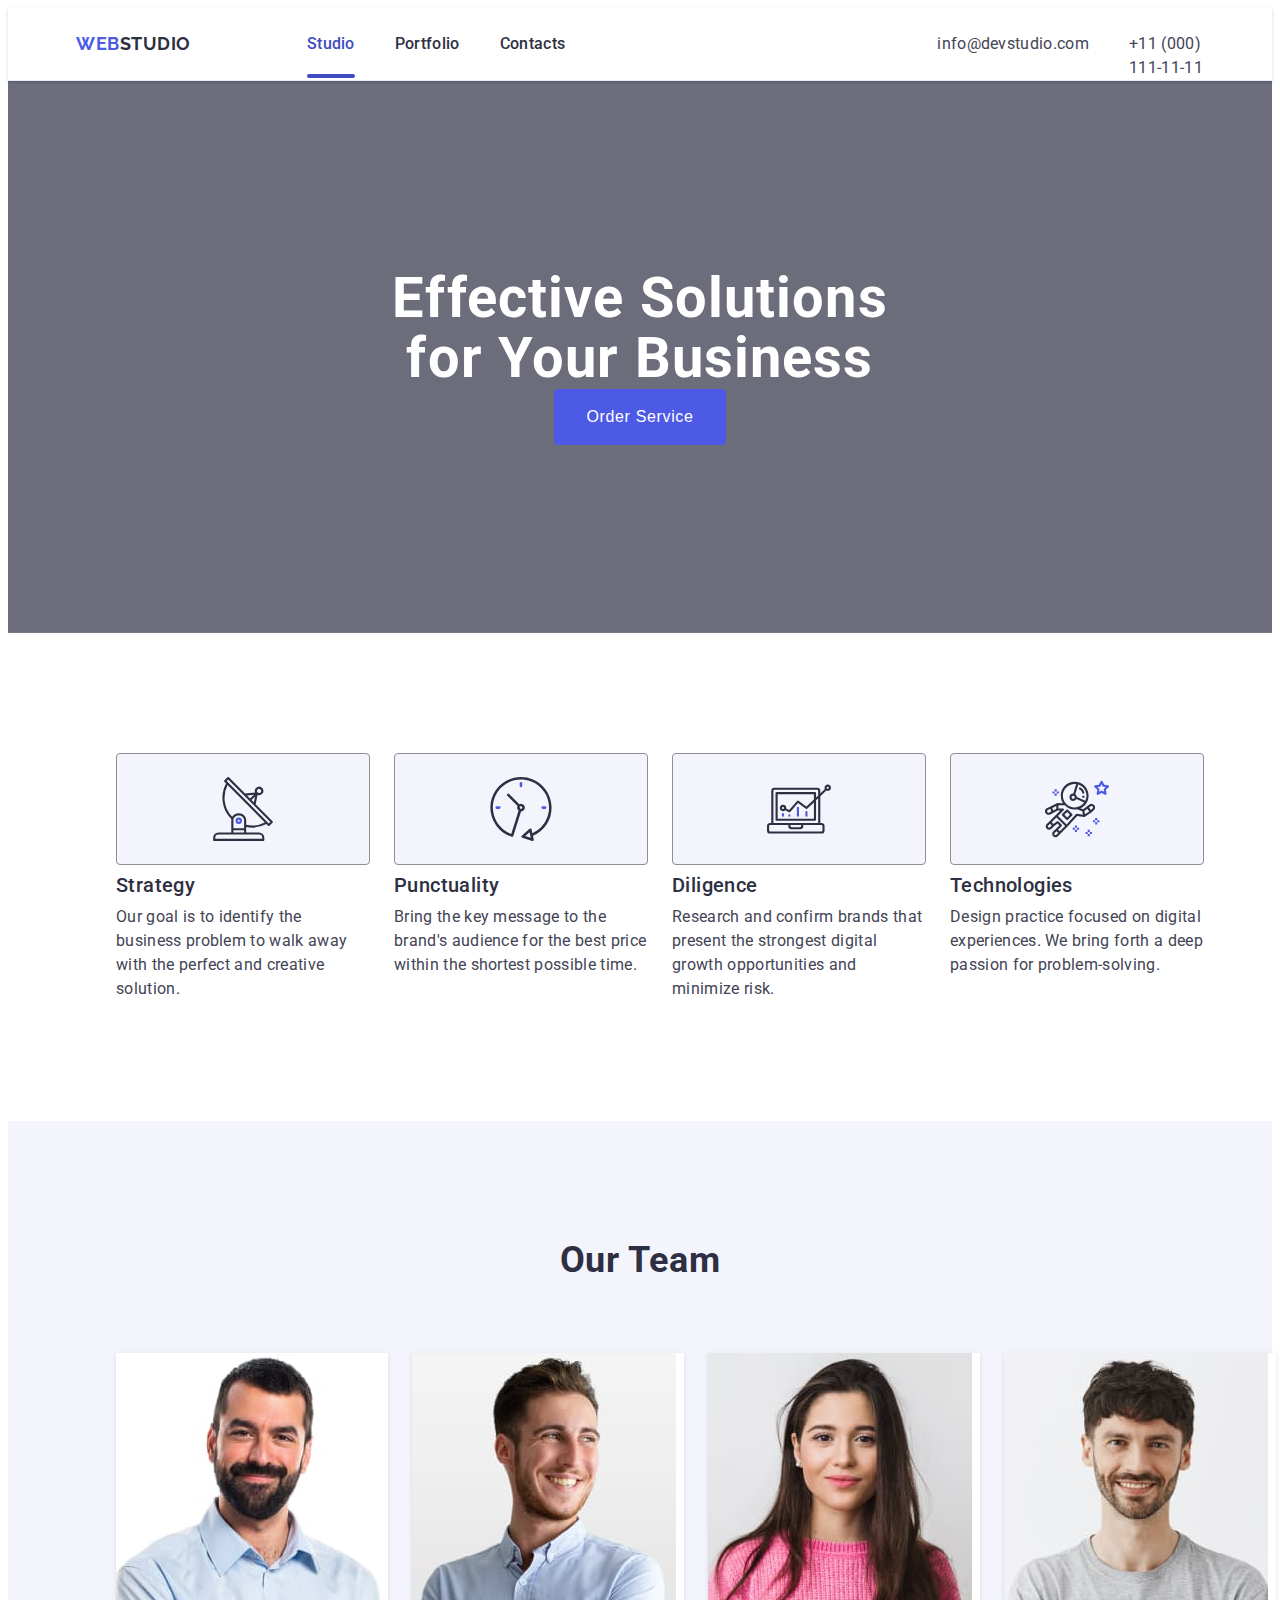
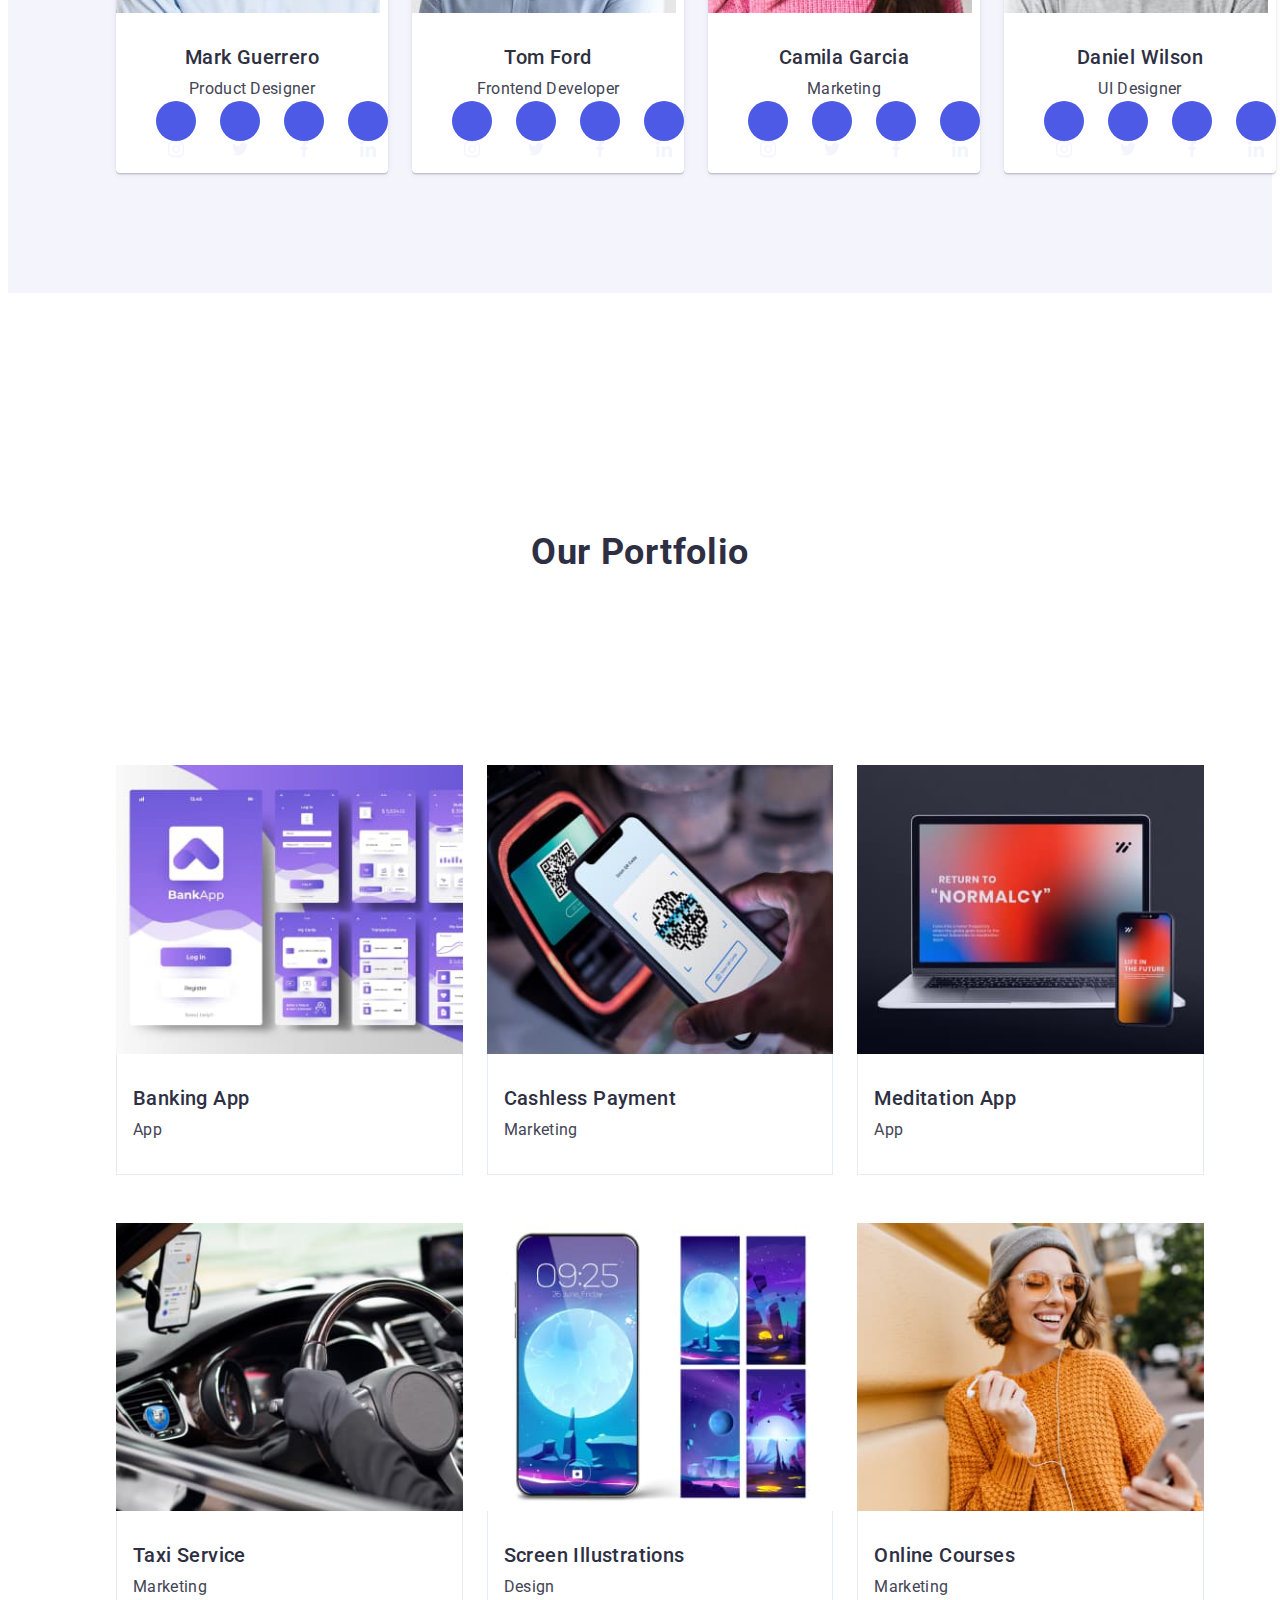
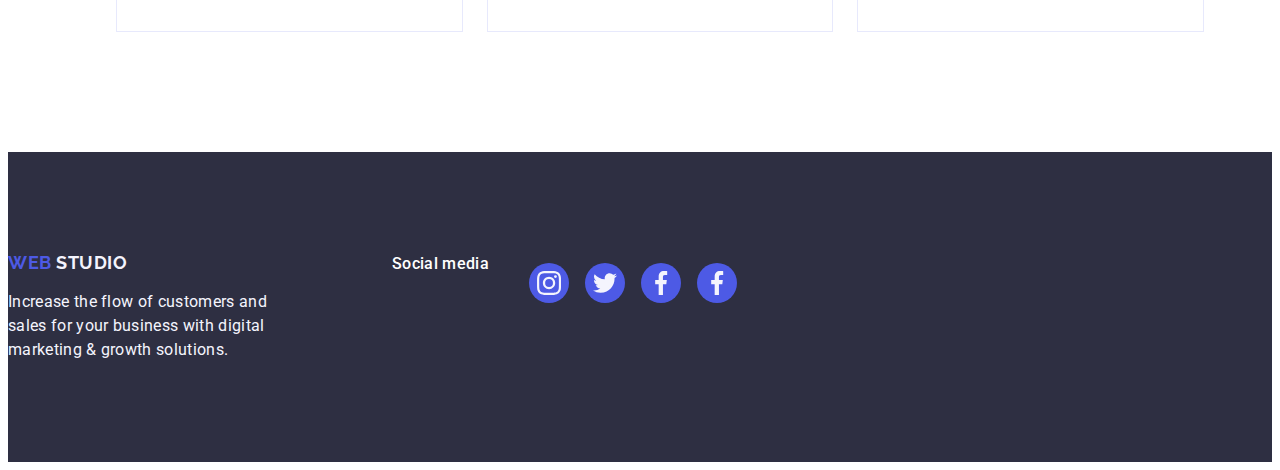
==== index.html @ 01c2ecda "corectat footer" ====
<!DOCTYPE html>
<html lang="en">

<head>
    <meta charset="UTF-8">
    <meta name="viewport" content="width=device-width, initial-scale=1.0">
    <link rel="stylesheet" href="https://cdnjs.cloudflare.com/ajax/libs/modern-normalize/2.0.0/modern-normalize.min.css"
        integrity="sha512-4xo8blKMVCiXpTaLzQSLSw3KFOVPWhm/TRtuPVc4WG6kUgjH6J03IBuG7JZPkcWMxJ5huwaBpOpnwYElP/m6wg=="
        crossorigin="anonymous" referrerpolicy="no-referrer" />
    <link
        href="https://fonts.googleapis.com/css2?family=Roboto:ital,wght@0,100;0,300;0,400;0,500;0,700;0,900;1,100;1,300;1,400;1,500;1,700;1,900&display=swap"
        rel="stylesheet">

    <link rel="preconnect" href="https://fonts.googleapis.com">
    <link rel="preconnect" href="https://fonts.gstatic.com" crossorigin>
    <link href="https://fonts.googleapis.com/css2?family=Raleway:ital,wght@0,100..900;1,100..900&display=swap"
        rel="stylesheet">
    <link rel="stylesheet" href="./css/styles.css">
    <title>WebStudio</title>
</head>

<body>
    <header class="header-box">
        <div class="container container-menu">
            <nav class="page-nav">
                <a href="./index.html" class="logo">Web<span class="span-item">Studio</span>
                </a>
                <ul class="menu">
                    <li class="header-item"><a href="./index.html" class="header-link-active header-link studio-link">
                            Studio
                        </a>
                    </li>
                    <li class="header-item"><a href="#" class="header-link-active header-link"> Portfolio </a></li>
                    <li class="header-item"><a href="#" class="header-link-active header-link"> Contacts </a></li>
                </ul>
            </nav>

            <address class="contacts-page" id="Contacts">
                <ul class="contacts-box">
                    <li class="address-item"> <a href="mailto:info@devstudio.com" class="contact-item contact-link">
                            info@devstudio.com</a>
                    </li>
                    <li class="address-item"> <a href="tel:+110001111111" class="contact-item contact-link">
                            +11
                            (000)
                            111-11-11</a></li>
                </ul>
            </address>
        </div>
    </header>

    <main>

        <section class="first-section">
            <div class="container">
                <h1 class="title">Effective Solutions for Your Business</h1>
                <button type="button" class="primary-button"> Order Service</button>
            </div>
        </section>

        <section class="benefits-page">
            <div class="container">
                <h2 class="visually-hidden">Unknown title</h2>
                <ul class="benefits-list">
                    <li class="benefits-list-item">
                        <div class="svg-benefits-list">
                            <svg width="64" height="64">
                                <use href="./images/icons.svg/symbol-defs.svg#icon-antenna">
                            </svg>
                        </div>
                        <h3 class="subtitle">Strategy</h3>
                        <p class="paragraph">Our goal is to identify the business
                            problem to walk away with the perfect and creative solution. </p>

                    </li>

                    <li class="benefits-list-item">
                        <div class="svg-benefits-list">
                            <svg width="64" height="64">
                                <use href="./images/icons.svg/symbol-defs.svg#icon-clock">
                            </svg>
                        </div>
                        <h3 class="subtitle">Punctuality</h3>
                        <p class="paragraph">Bring the key message to the brand's audience for the best price within
                            the
                            shortest possible
                            time.</p>
                    </li>

                    <li class="benefits-list-item">
                        <div class="svg-benefits-list">
                            <svg width="64" height="64">
                                <use href="./images/icons.svg/symbol-defs.svg#icon-diagram">
                            </svg>
                        </div>
                        <h3 class="subtitle">Diligence</h3>
                        <p class="paragraph">Research and confirm brands that present the strongest digital growth
                            opportunities and minimize
                            risk.
                        </p>
                    </li>

                    <li class="benefits-list-item">
                        <div class="svg-benefits-list">
                            <svg width="64" height="64">
                                <use href="./images/icons.svg/symbol-defs.svg#icon-astronaut">
                            </svg>
                        </div>
                        <h3 class="subtitle">Technologies</h3>
                        <p class="paragraph">Design practice focused on digital experiences. We bring forth a deep
                            passion
                            for
                            problem-solving.</p>
                    </li>
                </ul>
            </div>
        </section>

        <section class="third-section">
            <div class="container">
                <h2 class="third-section-title" id="Portofolio">Our Team</h2>
                <ul class="our-team-list">
                    <li class="team">
                        <img src="./images/markguerrero-photo.jpg" alt="Photo MarkGuerrero" width="264">
                        <div class="avatar-information">
                            <h3 class="subtitle">Mark Guerrero</h3>
                            <p class="paragraph">Product Designer</p>
                            <ul class="social-media-third-section">
                                <li class="social-media-icon">
                                    <a href="" class="social-media-link"></a>
                                    <svg class="svg-social-media" width="16" height="16">
                                        <use href="./images/icons.svg/symbol-defs (1).svg#icon-instagram">
                                    </svg>
                                </li>
                                <li class="social-media-icon">
                                    <a href="" class="social-media-link"></a>
                                    <svg class="svg-social-media" width="16" height="16">
                                        <use href="./images/icons.svg/symbol-defs (1).svg#icon-twitter">
                                    </svg>
                                </li>
                                <li class="social-media-icon">
                                    <a href="" class="social-media-link"></a>
                                    <svg class="svg-social-media" width="16" height="16">
                                        <use href="./images/icons.svg/symbol-defs (1).svg#icon-facebook">
                                    </svg>
                                </li>
                                <li class="social-media-icon">
                                    <a href="" class="social-media-link"></a>
                                    <svg class="svg-social-media" width="16" height="16">
                                        <use href="./images/icons.svg/symbol-defs (1).svg#icon-linkedin">
                                    </svg>
                                </li>
                            </ul>
                        </div>

                    </li>

                    <li class="team">
                        <img src="./images/tomford-photo.jpg" alt="Photo TomFord" width="264">
                        <div class="avatar-information">
                            <h3 class="subtitle">Tom Ford</h3>
                            <p class="paragraph">Frontend Developer</p>
                            <ul class="social-media-third-section">
                                <li class="social-media-icon">
                                    <a href="" class="social-media-link"></a>
                                    <svg class="svg-third-section" width="16" height="16">
                                        <use href="./images/icons.svg/symbol-defs (1).svg#icon-instagram">
                                    </svg>
                                </li>
                                <li class="social-media-icon">
                                    <a href="" class="social-media-link"></a>
                                    <svg class="svg-third-section" width="16" height="16">
                                        <use href="./images/icons.svg/symbol-defs (1).svg#icon-twitter">
                                    </svg>
                                </li>
                                <li class="social-media-icon">
                                    <a href="" class="social-media-link"></a>
                                    <svg class="svg-third-section" width="16" height="16">
                                        <use href="./images/icons.svg/symbol-defs (1).svg#icon-facebook">
                                    </svg>
                                </li>
                                <li class="social-media-icon">
                                    <a href="" class="social-media-link"></a>
                                    <svg class="svg-third-section" width="16" height="16">
                                        <use href="./images/icons.svg/symbol-defs (1).svg#icon-linkedin">
                                    </svg>
                                </li>
                            </ul>
                        </div>
                    </li>

                    <li class="team">
                        <img src="./images/camilagarcia-photo.jpg" alt="Photo CamilaGarcia" width="264">
                        <div class="avatar-information">
                            <h3 class="subtitle">Camila Garcia</h3>
                            <p class="paragraph">Marketing</p>
                            <ul class="social-media-third-section">
                                <li class="social-media-icon">
                                    <a href="" class="social-media-link"></a>
                                    <svg class="svg-third-section" width="16" height="16">
                                        <use href="./images/icons.svg/symbol-defs (1).svg#icon-instagram">
                                    </svg>
                                </li>
                                <li class="social-media-icon">
                                    <a href="" class="social-media-link"></a>
                                    <svg class="svg-third-section" width="16" height="16">
                                        <use href="./images/icons.svg/symbol-defs (1).svg#icon-twitter">
                                    </svg>
                                </li>
                                <li class="social-media-icon">
                                    <a href="" class="social-media-link"></a>
                                    <svg class="svg-third-section" width="16" height="16">
                                        <use href="./images/icons.svg/symbol-defs (1).svg#icon-facebook">
                                    </svg>
                                </li>
                                <li class="social-media-icon">
                                    <a href="" class="social-media-link"></a>
                                    <svg class="svg-third-section" width="16" height="16">
                                        <use href="./images/icons.svg/symbol-defs (1).svg#icon-linkedin">
                                    </svg>
                                </li>
                            </ul>
                        </div>
                    </li>

                    <li class="team">
                        <img src="./images/danielwilson-photo.jpg" alt="Photo DanielWilson" width="264">
                        <div class="avatar-information">
                            <h3 class="subtitle">Daniel Wilson</h3>
                            <p class="paragraph">UI Designer</p>
                            <ul class="social-media-third-section">
                                <li class="social-media-icon">
                                    <a href="" class="social-media-link"></a>
                                    <svg class="svg-third-section" width="16" height="16">
                                        <use href="./images/icons.svg/symbol-defs (1).svg#icon-instagram">
                                    </svg>
                                </li>
                                <li class="social-media-icon">
                                    <a href="" class="social-media-link"></a>
                                    <svg class="svg-third-section" width="16" height="16">
                                        <use href="./images/icons.svg/symbol-defs (1).svg#icon-twitter">
                                    </svg>
                                </li>
                                <li class="social-media-icon">
                                    <a href="" class="social-media-link"></a>
                                    <svg class="svg-third-section" width="16" height="16">
                                        <use href="./images/icons.svg/symbol-defs (1).svg#icon-facebook">
                                    </svg>
                                </li>
                                <li class="social-media-icon">
                                    <a href="" class="social-media-link"></a>
                                    <svg class="svg-third-section" width="16" height="16">
                                        <use href="./images/icons.svg/symbol-defs (1).svg#icon-linkedin">
                                    </svg>
                                </li>
                            </ul>
                        </div>
                    </li>
                </ul>
            </div>
        </section>

        <section class="our-portofolio-page">
            <div class="container">
                <h2 class="fourth-title">Our Portfolio</h2>
                <ul class="portofolio-list">
                    <li class="portofolio-item">
                        <div class="image-container">
                            <img src="./images/bankapp-photo.jpg" alt="Photo BankApplication" width="360">
                            <p class="portofolio-paragraph"> -14 Stylish and User-Friendly App Design Concepts · Task
                                Manager App · Calorie Tracker App· Exotic Fruit Ecommerce App · Cloud Storage App</p>
                        </div>
                        <div class="app-information">
                            <h3 class="subtitle"> Banking App</h3>
                            <p class="paragraph">App</p>
                        </div>
                    </li>

                    <li class="portofolio-item">
                        <div class="image-container"><img src="./images/cashless-photo.jpg" alt="Photo PaymentbyPhone"
                                width="360">
                            <p class="portofolio-paragraph">14 Stylish and User-Friendly App Design Concepts · Task
                                Manager App · Calorie Tracker App· Exotic Fruit Ecommerce App · Cloud Storage App</p>
                        </div>
                        <div class="app-information">
                            <h3 class="subtitle">Cashless Payment</h3>
                            <p class="paragraph">Marketing</p>
                        </div>
                    </li>
                    <li class="portofolio-item">
                        <div class="image-container"><img src="./images/projectcard-photo.jpg"
                                alt="Photo Laptopandphone" width="360">
                            <p class="portofolio-paragraph">14 Stylish and User-Friendly App Design Concepts · Task
                                Manager App · Calorie Tracker App· Exotic Fruit Ecommerce App · Cloud Storage App</p>
                        </div>
                        <div class="app-information">
                            <h3 class="subtitle">Meditation App</h3>
                            <p class="paragraph">App</p>
                        </div>
                    </li>
                    <li class="portofolio-item">
                        <div class="image-container"><img src="./images/car-photo.jpg" alt="Photo Car" width="360">
                            <p class="portofolio-paragraph">14 Stylish and User-Friendly App Design Concepts · Task
                                Manager App · Calorie Tracker App· Exotic Fruit Ecommerce App · Cloud Storage App</p>
                        </div>
                        <div class="app-information">
                            <h3 class="subtitle">Taxi Service</h3>
                            <p class="paragraph">Marketing</p>
                        </div>
                    </li>
                    <li class="portofolio-item">
                        <div class="image-container"><img src="./images/screen-photo.jpg" alt="Photo Phone" width="360">
                            <p class="portofolio-paragraph">14 Stylish and User-Friendly App Design Concepts · Task
                                Manager App · Calorie Tracker App· Exotic Fruit Ecommerce App · Cloud Storage App</p>
                        </div>
                        <div class="app-information">
                            <h3 class="subtitle">Screen Illustrations</h3>
                            <p class="paragraph">Design</p>
                        </div>
                    </li>
                    <li class="portofolio-item">
                        <div class="image-container"><img src="./images/girl-photo.jpg" alt="Photo SmilingGirl"
                                width="360">
                            <p class="portofolio-paragraph">14 Stylish and User-Friendly App Design Concepts · Task
                                Manager App · Calorie Tracker App· Exotic Fruit Ecommerce App · Cloud Storage App</p>
                        </div>
                        <div class="app-information">
                            <h3 class="subtitle">Online Courses</h3>
                            <p class="paragraph">Marketing</p>
                        </div>
                    </li>
                </ul>
            </div>
        </section>
    </main>
    <footer class="footer-section">
        <div class="container-footer">
            <div class="container-footer-logo">
                <a href="./index.html" class="footer-logo"> Web <span class="footer-span">Studio</span>
                </a>
                <p class="footer-paragraph">Increase the flow of customers and sales for your business with digital
                    marketing &
                    growth
                    solutions.
                </p>
            </div>
            <div class="footer-social-media">
                <p class="footer-social-media-text">Social media</p>
                <ul class="footer-social-media-list">
                    <li class="svg-footer-list">
                        <a class="svg-footer-link" href="#">
                            <svg width="24" height="24">
                                <use href="./images/icons.svg/symbol-defs (1).svg#icon-instagram">
                            </svg> </a>
                    </li>
                    <li class="svg-footer-list">
                        <a class="svg-footer-link" href="#">
                            <svg width="24" height="24">
                                <use href="./images/icons.svg/symbol-defs (1).svg#icon-twitter">
                            </svg> </a>
                    </li>
                    <li class="svg-footer-list">
                        <a class="svg-footer-link" href="#">
                            <svg width="24" height="24">
                                <use href="./images/icons.svg/symbol-defs (1).svg#icon-facebook">
                            </svg> </a>
                    </li>
                    <li class="svg-footer-list">
                        <a class="svg-footer-link" href="#">
                            <svg width="24" height="24">
                                <use href="./images/icons.svg/symbol-defs (1).svg#icon-facebook">
                            </svg> </a>
                    </li>
                </ul>

            </div>
        </div>
    </footer>
</body>

</html>
---- css/styles.css ----
/*Style reset*/
ul {
    padding-inline-start: o;
    margin-block-start: 0;
    margin-block-end: 0;
    list-style-type: none;
}

h1,
h2,
h3,
h4,
h5,
h6,
p {
    margin-block-start: 0;
    margin-block-end: 0;
}

a {
    text-decoration: none;
    font-style: normal;
}

html {
    box-sizing: border-box;
}

*,
*::after,
*::before {
    box-sizing: border-box;
}

img {
    display: block;
    max-width: 100%;
    height: auto;
}

address {
    font-style: normal;
}

.link {
    text-decoration: none;
    color: inherit;
    padding: 24px 0;
}

.list {
    list-style: none;
    padding: 0;
    margin: 0;
}

/*End style reset*/


:root {
    --primary-color: #2E2F42;
    --secondary-color: #434455;
    --title-color: #FFFFFF;
}

/* Generale*/
.container {
    width: 1158px;
    margin: 0 auto;
    padding: 0 15px;
}

.section {
    padding-top: 120px;
    padding-bottom: 120px;
    padding-left: 156px;
    padding-right: 156px;
}

/* End Generale*/
body {
    font-family: "Roboto", sans-serif;
    color: #434455;
    background-color: #FFFFFF;
}

.header-box {
    border-bottom: 1px solid #e7e9fc;
    box-shadow: 0px 2px 1px rgba(46, 47, 66, 0.08), 0px 1px 1px rgba(46, 47, 66, 0.16), 0px 1px 6px rgba(46, 47, 66, 0.08);
}

.container-menu {
    display: flex;
}

.page-nav {
    display: flex;
    align-items: center;
}

.logo {
    font-family: "Raleway", sans-serif;
    font-size: 18px;
    font-weight: 700;
    line-height: 1.17;
    letter-spacing: 0.03em;
    text-transform: uppercase;
    color: #4d5ae5;
    margin-right: 76px;
}

.span-item {
    color: #2E2F42;
}

.menu {
    display: flex;
    gap: 40px;
}

.header-item {
    padding: 24px 0;
    font-weight: 500;
    font-size: 16px;
    line-height: 1.5;
    letter-spacing: 0.02em;
}

.header-link-active {
    font-family: Roboto;
    font-size: 16px;
    font-weight: 500;
    line-height: 24px;
    letter-spacing: 0.02em;
    color: var(--primary-color);
    padding: 24px 0;
}

.studio-link {
    position: relative;
    color: #404bbf;
    transition: 250ms cubic-bezier(0.4, 0, 0.2, 1);
}

.studio-link::after {
    content: '';
    width: 100%;
    position: absolute;
    left: 0;
    bottom: -1px;
    height: 4px;
    background-color: #404bbf;
    border-radius: 2px;
    transition: 250ms cubic-bezier(0.4, 0, 0.2, 1);
}

.header-link:hover {
    color: #404bbf;
}

.header-link:focus {
    color: #404bbf;
}

.address {
    display: block;
    font-style: italic;
    unicode-bidi: isolate;
}

.contacts-box {
    display: flex;
    gap: 40px;
    justify-content: space-around;
    padding-top: 24px;
    margin-left: 332px;
}

.contact-item {
    font-weight: 400;
    color: var(--secondary-color);
    font-size: 16px;
    line-height: 1.5;
    letter-spacing: 0.02em;
    transition: 250ms cubic-bezier(0.4, 0, 0.2, 1);
}

.contact-link:hover {
    color: #404bbf;
}

.contact-link:focus {
    color: #404bbf;
}

.first-section {
    background: url(../images/people-office.jpg);
    background-image: linear-gradient(rgba(46, 47, 66, 0.7), rgba(46, 47, 66, 0.7));
    background-repeat: no-repeat;
    background-position: center;
    background-size: cover;
    display: flex;
    padding: 188px 0;
    max-width: 1440px;
}

.first-section .title {
    max-width: 496px;
    margin: auto;
}

.title {
    font-size: 56px;
    font-weight: 700;
    line-height: 1.07;
    letter-spacing: 0.02em;
    text-align: center;
    color: #FFFFFF;
}

.primary-button {
    font-size: 16px;
    font-weight: 500;
    line-height: 1.5px;
    letter-spacing: 0.04em;
    color: #FFFFFF;
    cursor: pointer;
    background-color: #4D5AE5;
    display: block;
    min-width: 169px;
    height: 56px;
    border-radius: 4px;
    padding: 16px 32px;
    margin: auto;
    border: none;
    transition: 250ms cubic-bezier(0.4, 0, 0.2, 1);
}

.primary-button:hover {
    background-color: #404BBF;
}

.primary-button:focus {
    background-color: #404BBF;
}

.benefits-page {
    padding: 120px 0;
    ;
}

.benefits-list {
    display: flex;
    gap: 24px;
}

.benefits-list-item {
    width: calc((100% - 3* 24px) / 4);
}

.svg-benefits-list {
    display: flex;
    align-items: center;
    justify-content: center;
    height: 112px;
    background-color: #f4f4fd;
    border-radius: 4px;
    border: 1px solid #8e8f99;
    margin-bottom: 8px;
}


.subtitle {
    font-size: 20px;
    font-weight: 500;
    line-height: 24px;
    letter-spacing: 0.02em;
    color: var(--primary-color);
    margin-bottom: 8px;
}

.paragraph {
    font-size: 16px;
    font-weight: 400;
    line-height: 24px;
    letter-spacing: 0.02em;
    color: var(--secondary-color);
}

.visually-hidden {
    font-size: 36px;
    font-weight: 700;
    line-height: 40px;
    letter-spacing: 0.02em;
    color: var(--primary-color);
    position: absolute;
    width: 1px;
    height: 1px;
    margin: -1px;
    border: 0;
    padding: 0;
    white-space: nowrap;
    clip-path: inset(100%);
    clip: rect(0 0 0 0);
    overflow: hidden;
}

.third-section {
    background-color: #F4F4FD;
    padding: 120px 0;
}

.third-section-title {
    font-size: 36px;
    font-weight: 700;
    line-height: 1.11;
    letter-spacing: 0.02em;
    text-align: center;
    text-transform: capitalize;
    color: #2e2f42;
    margin-bottom: 72px;
}

.our-team-list {
    display: flex;
    gap: 24px;
}

.team {
    background-color: #FFFFFF;
    text-align: center;
    flex-basis: calc((100% - 3* 24px) / 4);
    border-radius: 0 0 4px 4px;
    box-shadow: 0px 1px 6px rgba(46, 47, 66, 0.08), 0px 1px 1px rgba(46, 47, 66, 0.16), 0px 2px 1px rgba(46, 47, 66, 0.08);
}

.avatar-information {
    padding: 32px 0;
    text-align: center;
}

.social-media-third-section {
    display: flex;
    justify-content: center;
    gap: 24px;

}

.social-media-icon {
    width: 40px;
    height: 40px;
}

.social-media-link {
    width: 100%;
    height: 100%;
    background-color: #4d5ae5;
    border-radius: 50%;
    display: flex;
    align-items: center;
    justify-content: center;
}

.social-media-link.hover {
    background-color: #404bbf;
}

.social-media-link.focus {
    background-color: #404bbf;
}

.svg-social-media {
    fill: #f4f4fd;
}

.our-portofolio-page {
    padding: 120px 0;
}

.fourth-title {
    font-size: 36px;
    font-weight: 700;
    line-height: 1.11;
    letter-spacing: 0.02em;
    text-align: center;
    text-transform: capitalize;
    color: #2e2f42;
    margin-bottom: 72px;
    padding: 120px 0;
}

.portofolio-list {
    display: flex;
    row-gap: 48px;
    column-gap: 24px;
    flex-wrap: wrap;
}

.portofolio-list.hover {
    box-shadow: cu valorile 0px 1px 6px rgba(46, 47, 66, 0.08), 0px 1px 1px rgba(46, 47, 66, 0.16), 0px 2px 1px rgba(46, 47, 66, 0.08);
}

.portofolio-item {
    width: calc((100% - 48px) / 3);
    transition: 250ms cubic-bezier(0.4, 0, 0.2, 1);
}

.portofolio-item.hover {
    transform: translateY(0%);
}

.image-container {
    position: relative;
    overflow: hidden;
}

.portofolio-paragraph {
    position: absolute;
    top: 0;
    font-size: 16px;
    line-height: 1.5;
    letter-spacing: 0.02em;
    color: #f4f4fd;
    padding: 40px 32px;
    background-color: #4d5ae5;
    height: 100%;
    width: 100%;
    transform: translateY(100%);
    transition: transform 250ms cubic-bezier(0.4, 0, 0.2, 1);
}

.app-information {
    padding: 32px 16px;
    border: 1px solid #e7e9fc;
    border-top: none
}

.footer-section {
    background-color: #2e2f42;
    padding: 100px 0;
}
.container-footer {
    margin-right: 120px;
    display: flex;
    align-items: baseline;
}

.container-footer-logo{
    margin-right: 120px;
}
.footer-logo {
    font-family: "Raleway", sans-serif;
    font-size: 18px;
    font-weight: 700;
    line-height: 1.17;
    letter-spacing: 0.03em;
    text-align: left;
    text-transform: uppercase;
    color: #4d5ae5;
    display: inline-block;
    margin-bottom: 16px;
}


.footer-span {
    font-family: "Raleway", sans-serif;
    font-size: 18px;
    font-weight: 700;
    line-height: 1.17;
    letter-spacing: 0.03em;
    text-align: left;
    color: #F4F4FD;
}



.footer-paragraph {
    font-size: 16px;
    font-weight: 400;
    line-height: 24px;
    letter-spacing: 0.02em;
    color: #F4F4FD;
    max-width: 264px;
}

.footer-social-media {
    display: flex;
}

.footer-social-media-text {
    font-family: Roboto;
    font-size: 16px;
    font-weight: 500;
    line-height: 1.5px;
    letter-spacing: 0.02em;
    text-align: left;
    color: #FFFFFF;
    font-weight: 500;
    margin-bottom: 16px;
}

.footer-social-media-list {
    display: flex;
    gap: 16px
}

.svg-footer-list {
    width: 40px;
    height: 40px;
}

.svg-footer-link {
    width: 100%;
    height: 100%;
    background-color: #4d5ae5;
    border-radius: 50%;
    display: flex;
    align-items: center;
    justify-content: center;
}

.svg-footer-link.hover {
    background-color: #31d0aa;
}

.svg-footer-link.focus {
    background-color: #31d0aa;
}
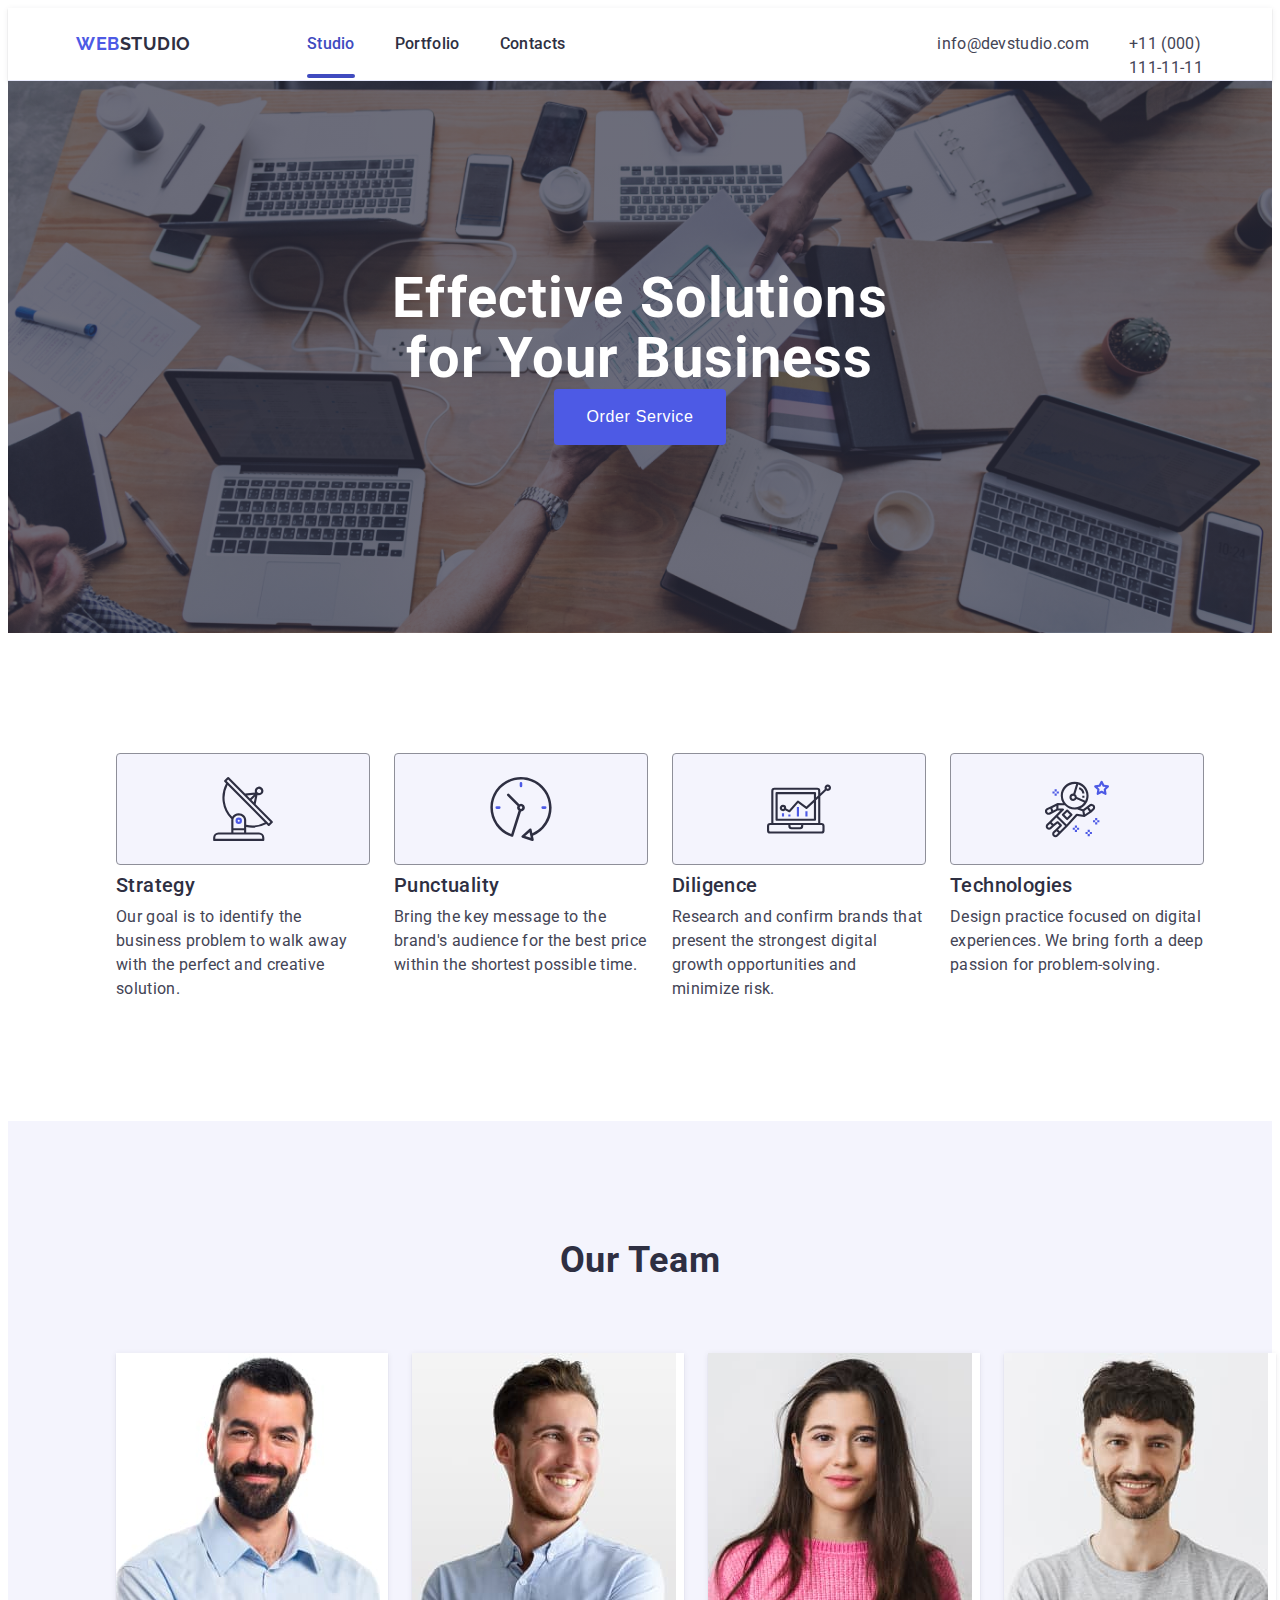
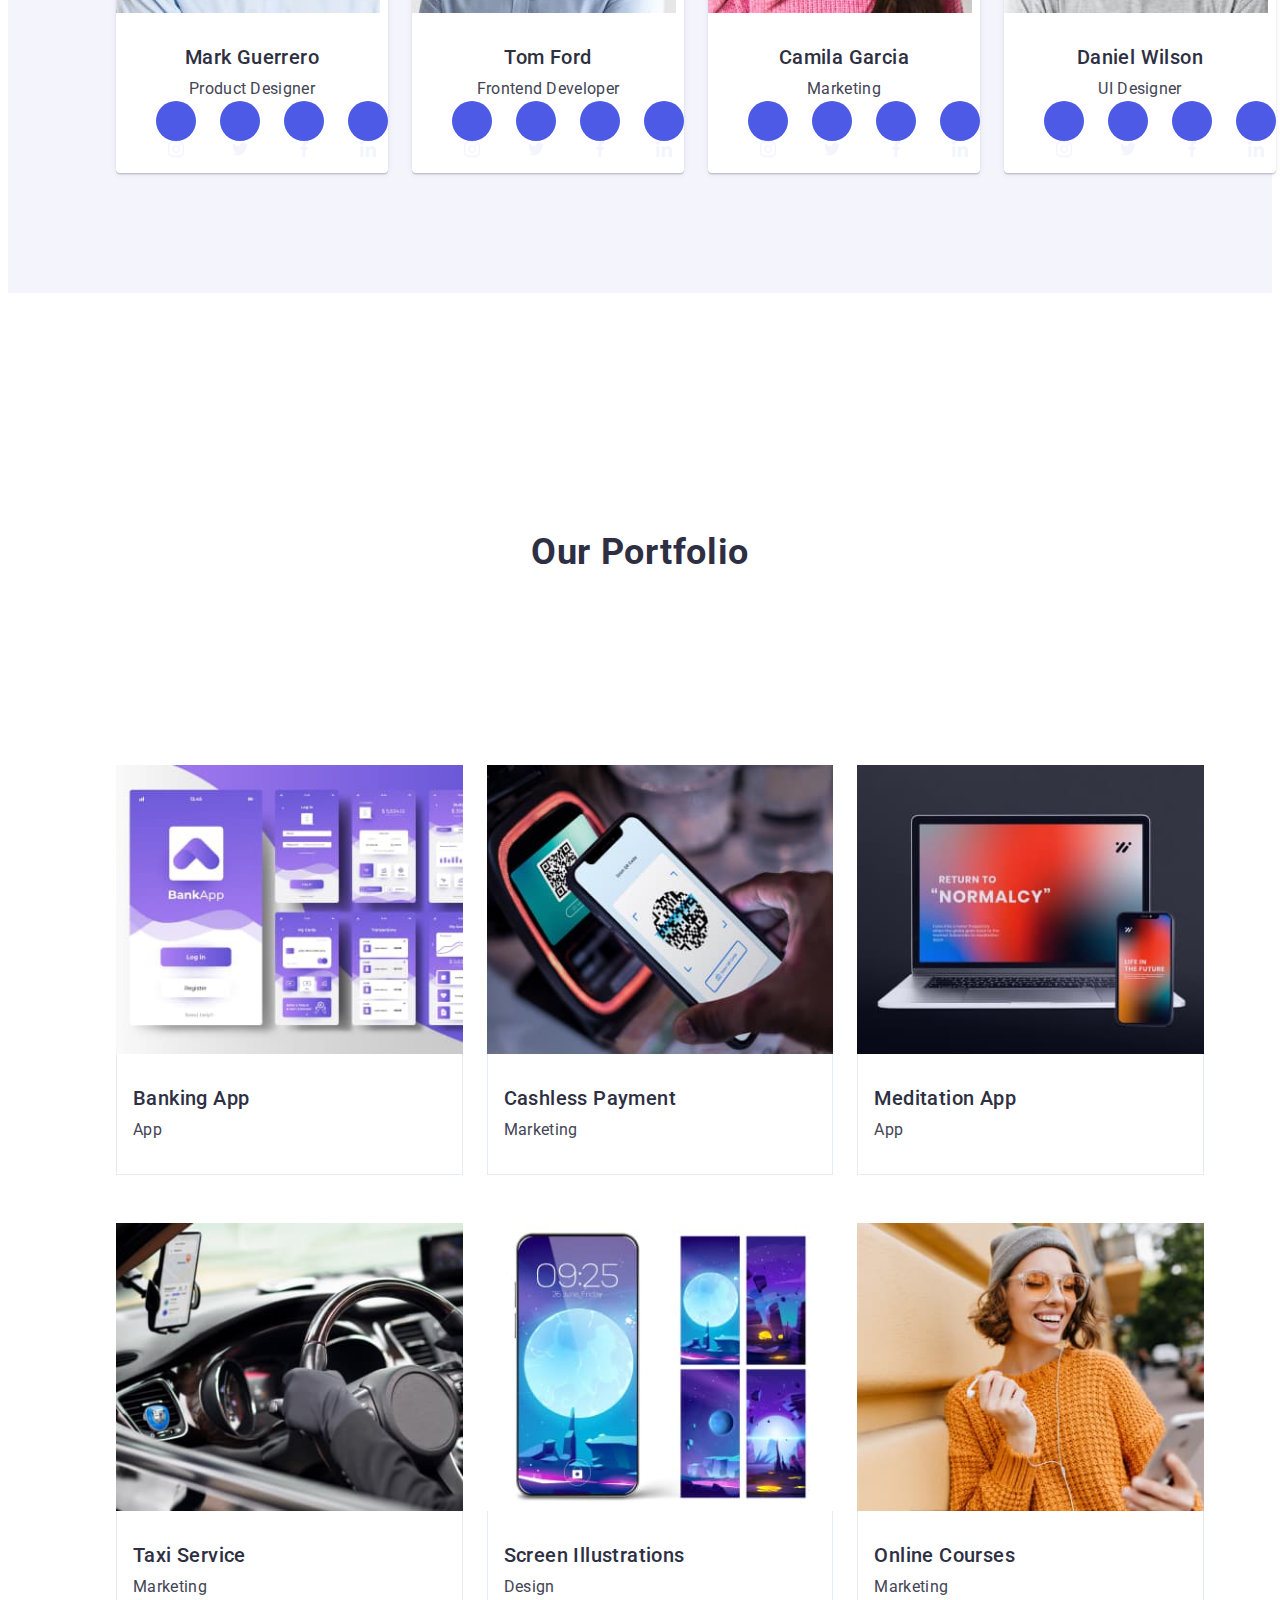
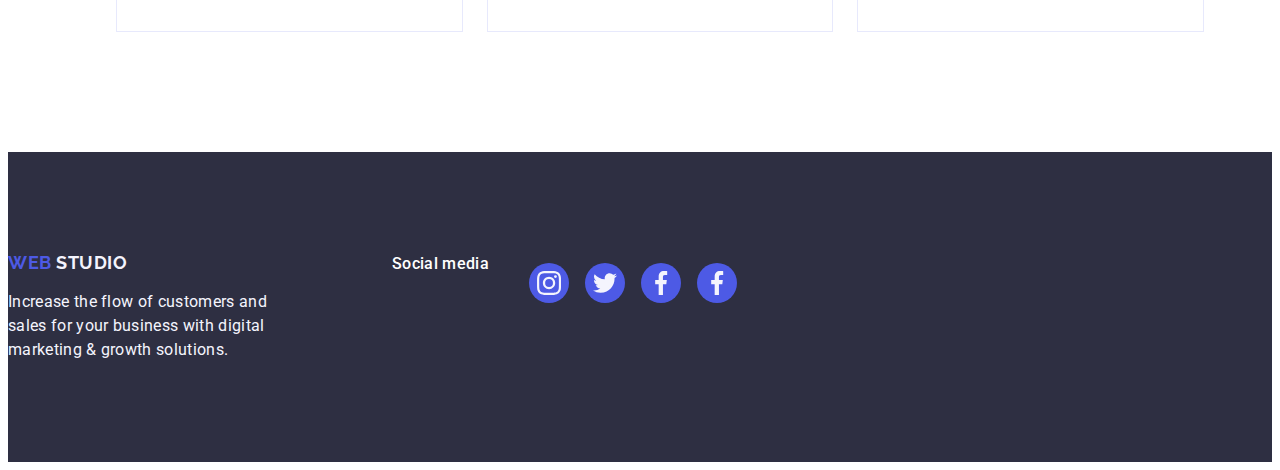
==== commit bbb8789e: "corectat prima sectiune" ====
--- a/index.html
+++ b/index.html
@@ -267,8 +267,9 @@
                     <li class="portofolio-item">
                         <div class="image-container">
                             <img src="./images/bankapp-photo.jpg" alt="Photo BankApplication" width="360">
-                            <p class="portofolio-paragraph"> -14 Stylish and User-Friendly App Design Concepts · Task
-                                Manager App · Calorie Tracker App· Exotic Fruit Ecommerce App · Cloud Storage App</p>
+                            <p class="portofolio-paragraph"> -14 Stylish and User-Friendly App Design Concepts ·
+                                Task Manager App · Calorie Tracker App· Exotic Fruit Ecommerce App · Cloud Storage App
+                            </p>
                         </div>
                         <div class="app-information">
                             <h3 class="subtitle"> Banking App</h3>
--- a/css/styles.css
+++ b/css/styles.css
@@ -194,8 +194,7 @@
 }
 
 .first-section {
-    background: url(../images/people-office.jpg);
-    background-image: linear-gradient(rgba(46, 47, 66, 0.7), rgba(46, 47, 66, 0.7));
+    background-image: linear-gradient(rgba(46, 47, 66, 0.7), rgba(46, 47, 66, 0.7)), url(../images/people-office.jpg);
     background-repeat: no-repeat;
     background-position: center;
     background-size: cover;
@@ -233,7 +232,7 @@
     padding: 16px 32px;
     margin: auto;
     border: none;
-    transition: 250ms cubic-bezier(0.4, 0, 0.2, 1);
+    transition: background-color 250ms cubic-bezier(0.4, 0, 0.2, 1);
 }
 
 .primary-button:hover {
@@ -439,15 +438,17 @@
     background-color: #2e2f42;
     padding: 100px 0;
 }
+
 .container-footer {
     margin-right: 120px;
     display: flex;
     align-items: baseline;
 }
 
-.container-footer-logo{
+.container-footer-logo {
     margin-right: 120px;
 }
+
 .footer-logo {
     font-family: "Raleway", sans-serif;
     font-size: 18px;
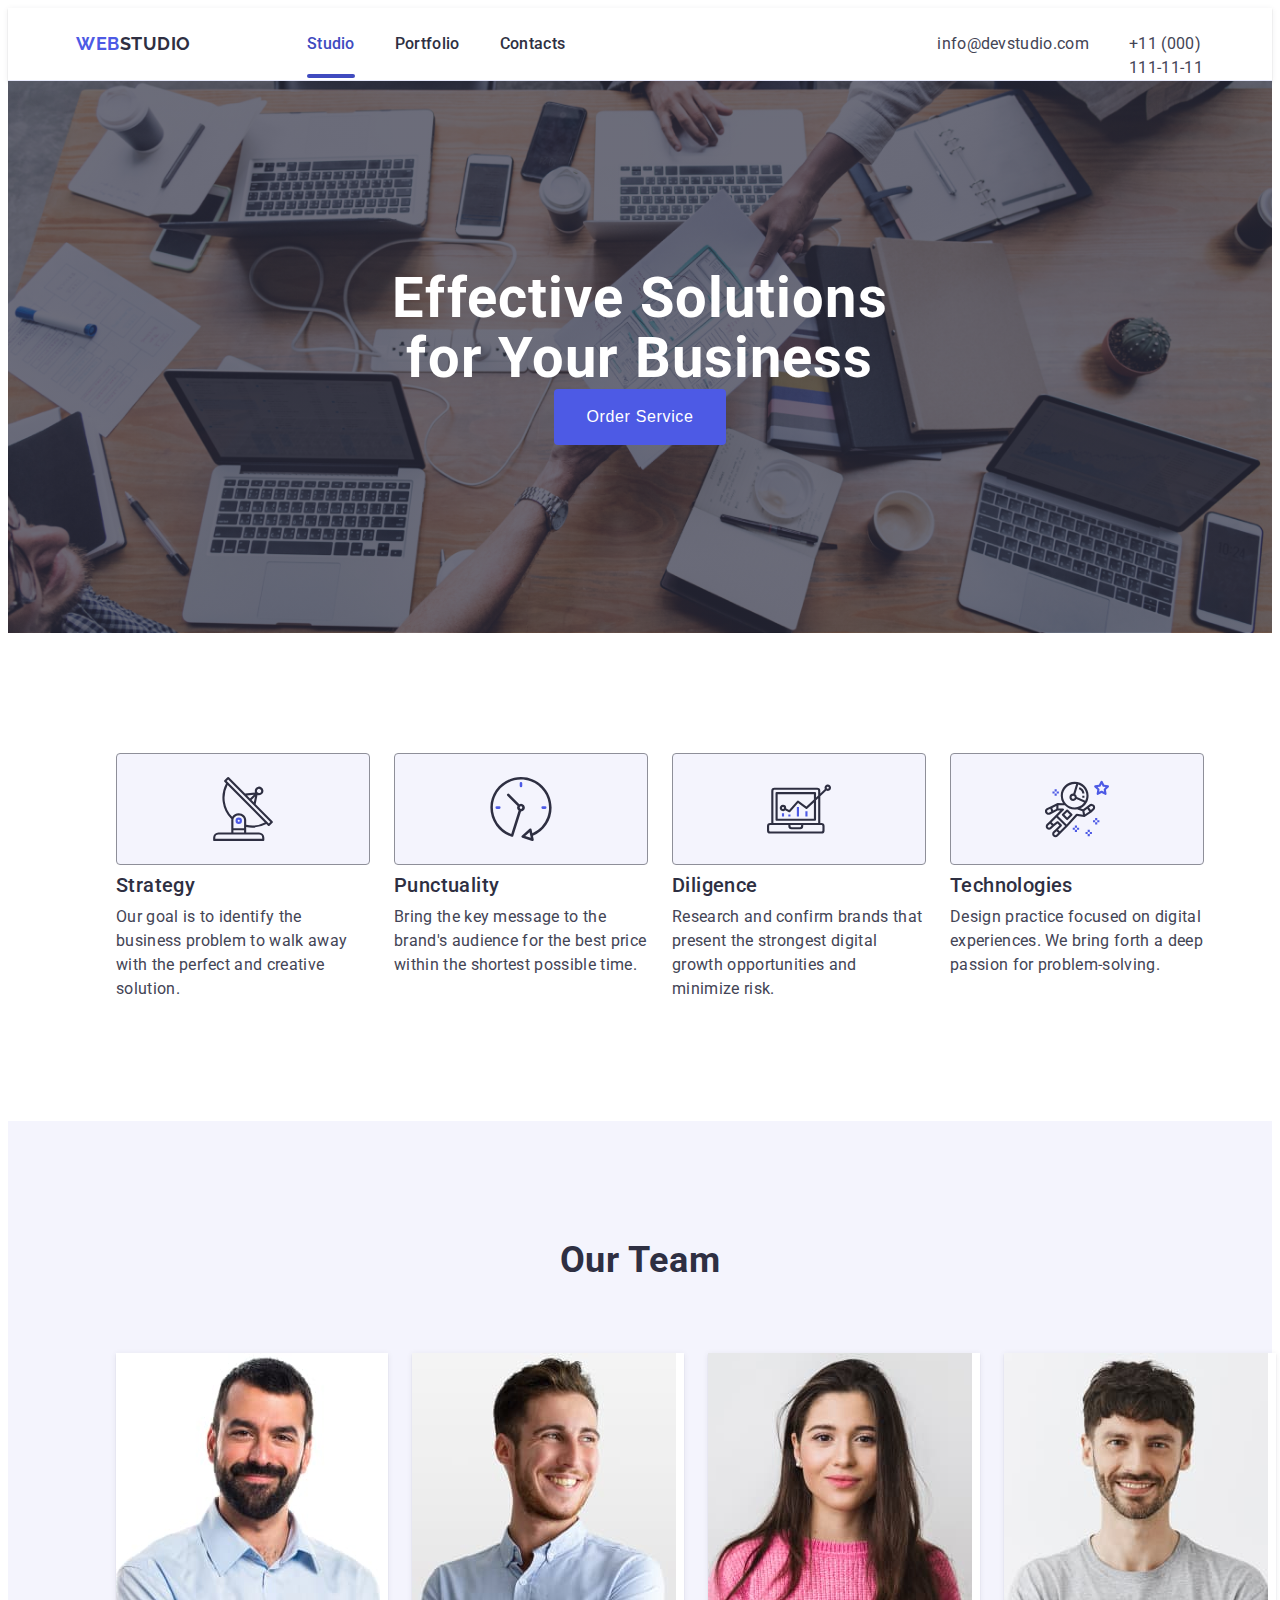
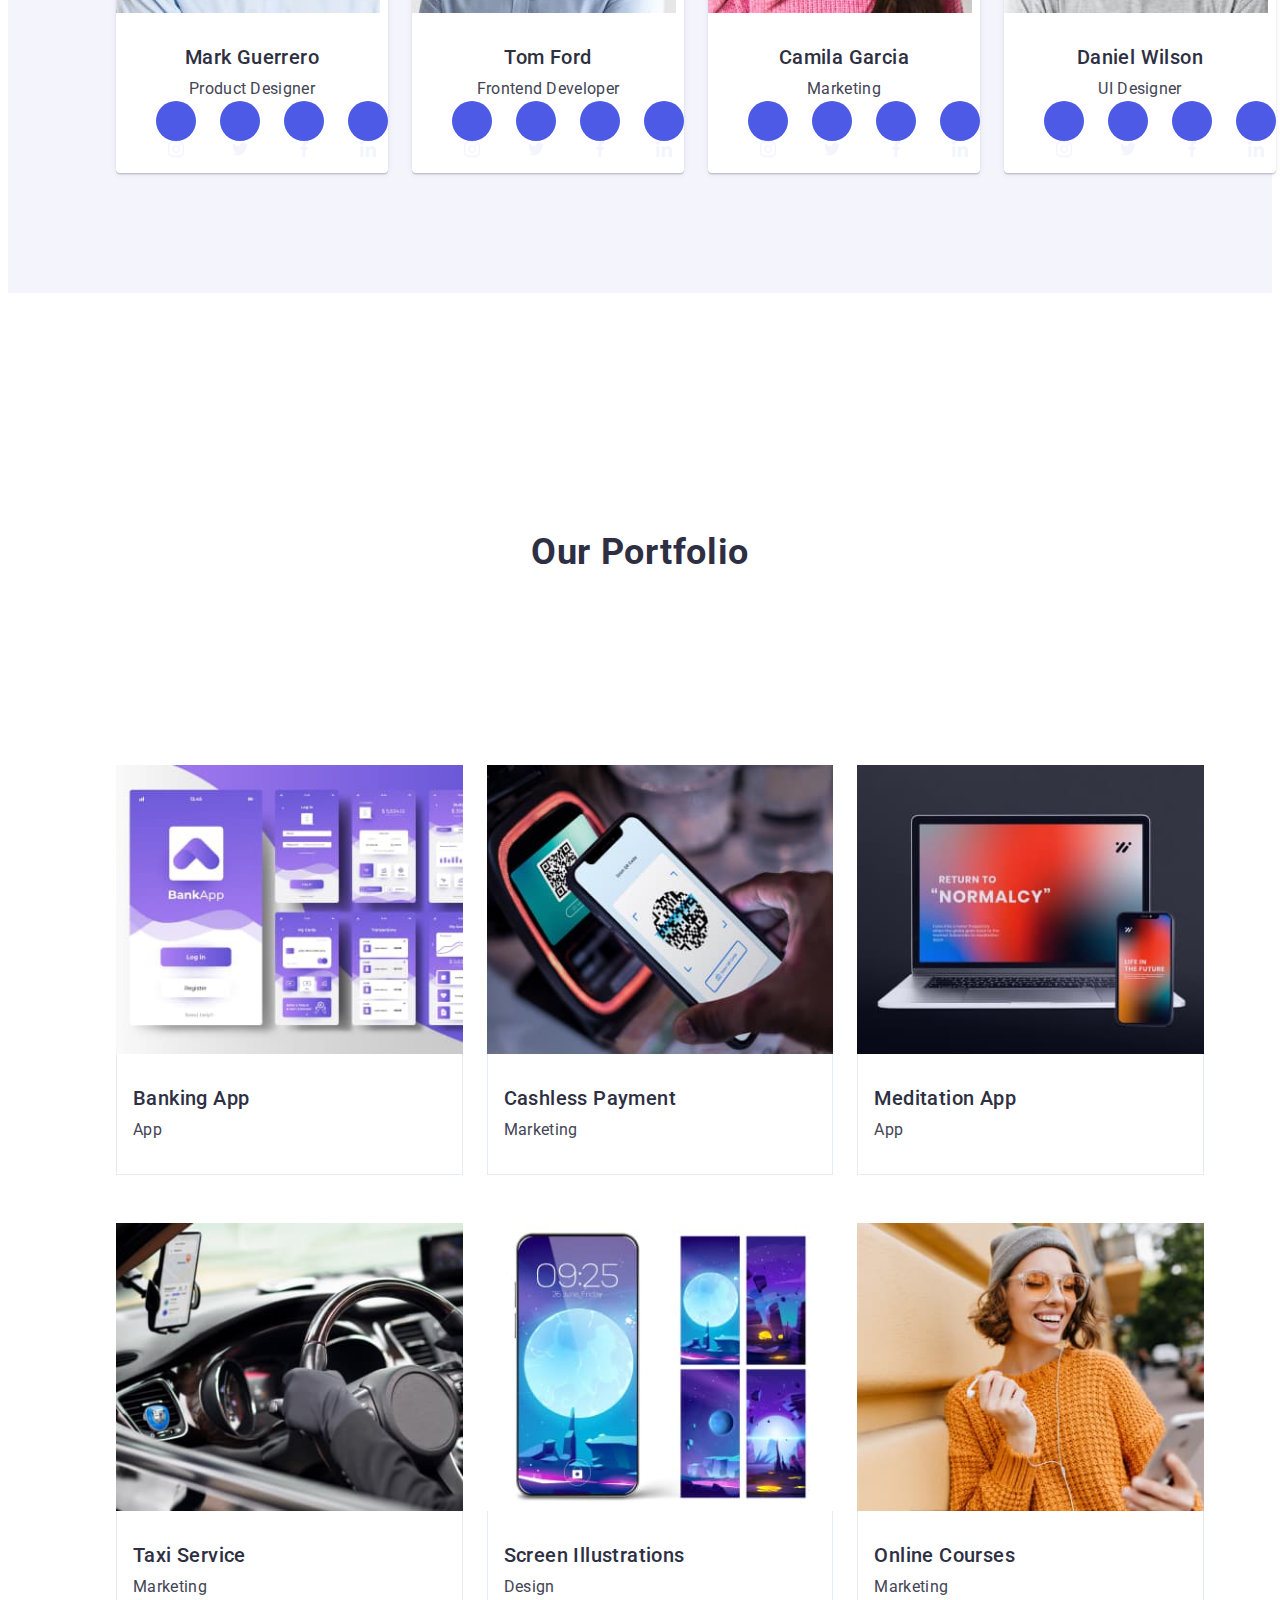
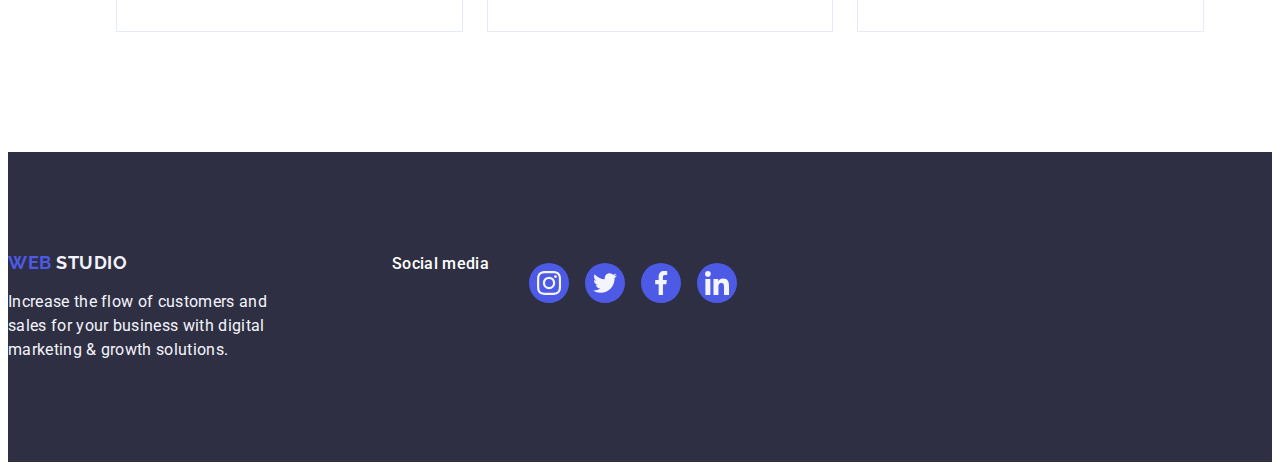
==== commit 3bc55908: "corectat svg la footer" ====
--- a/index.html
+++ b/index.html
@@ -26,21 +26,21 @@
                 <a href="./index.html" class="logo">Web<span class="span-item">Studio</span>
                 </a>
                 <ul class="menu">
-                    <li class="header-item"><a href="./index.html" class="header-link-active header-link studio-link">
+                    <li class="header-item"><a href="./index.html" class="header-link-active studio-link">
                             Studio
                         </a>
                     </li>
-                    <li class="header-item"><a href="#" class="header-link-active header-link"> Portfolio </a></li>
-                    <li class="header-item"><a href="#" class="header-link-active header-link"> Contacts </a></li>
+                    <li class="header-item"><a href="#" class="header-link-active"> Portfolio </a></li>
+                    <li class="header-item"><a href="#" class="header-link-active"> Contacts </a></li>
                 </ul>
             </nav>
 
             <address class="contacts-page" id="Contacts">
                 <ul class="contacts-box">
-                    <li class="address-item"> <a href="mailto:info@devstudio.com" class="contact-item contact-link">
+                    <li class="address-item"> <a href="mailto:info@devstudio.com" class="contact-item">
                             info@devstudio.com</a>
                     </li>
-                    <li class="address-item"> <a href="tel:+110001111111" class="contact-item contact-link">
+                    <li class="address-item"> <a href="tel:+110001111111" class="contact-item">
                             +11
                             (000)
                             111-11-11</a></li>
@@ -350,26 +350,26 @@
                 <ul class="footer-social-media-list">
                     <li class="svg-footer-list">
                         <a class="svg-footer-link" href="#">
-                            <svg width="24" height="24">
+                            <svg class="svg-footer-social-media" width="24" height="24">
                                 <use href="./images/icons.svg/symbol-defs (1).svg#icon-instagram">
                             </svg> </a>
                     </li>
                     <li class="svg-footer-list">
                         <a class="svg-footer-link" href="#">
-                            <svg width="24" height="24">
+                            <svg class="svg-footer-social-media" width="24" height="24">
                                 <use href="./images/icons.svg/symbol-defs (1).svg#icon-twitter">
                             </svg> </a>
                     </li>
                     <li class="svg-footer-list">
                         <a class="svg-footer-link" href="#">
-                            <svg width="24" height="24">
+                            <svg class="svg-footer-social-media" width="24" height="24">
                                 <use href="./images/icons.svg/symbol-defs (1).svg#icon-facebook">
                             </svg> </a>
                     </li>
                     <li class="svg-footer-list">
                         <a class="svg-footer-link" href="#">
-                            <svg width="24" height="24">
-                                <use href="./images/icons.svg/symbol-defs (1).svg#icon-facebook">
+                            <svg class="svg-footer-social-media" width="24" height="24">
+                                <use href="./images/icons.svg/symbol-defs (1).svg#icon-linkedin">
                             </svg> </a>
                     </li>
                 </ul>
--- a/css/styles.css
+++ b/css/styles.css
@@ -154,11 +154,11 @@
     transition: 250ms cubic-bezier(0.4, 0, 0.2, 1);
 }
 
-.header-link:hover {
+.header-link-active:hover {
     color: #404bbf;
 }
 
-.header-link:focus {
+.header-link-active:focus {
     color: #404bbf;
 }
 
@@ -182,14 +182,14 @@
     font-size: 16px;
     line-height: 1.5;
     letter-spacing: 0.02em;
-    transition: 250ms cubic-bezier(0.4, 0, 0.2, 1);
-}
-
-.contact-link:hover {
+    transition: color 250ms cubic-bezier(0.4, 0, 0.2, 1);
+}
+
+.contact-item:hover {
     color: #404bbf;
 }
 
-.contact-link:focus {
+.contact-item:focus {
     color: #404bbf;
 }
 
@@ -510,6 +510,9 @@
     height: 40px;
 }
 
+.svg-footer-social-media{
+    fill:#f4f4fd;;
+}
 .svg-footer-link {
     width: 100%;
     height: 100%;
@@ -518,12 +521,13 @@
     display: flex;
     align-items: center;
     justify-content: center;
-}
-
-.svg-footer-link.hover {
+    transition: background-color 250ms cubic-bezier(0.4, 0, 0.2, 1);;
+}
+
+.svg-footer-social-media.hover {
     background-color: #31d0aa;
 }
 
-.svg-footer-link.focus {
+.svg-footer-social-media.focus {
     background-color: #31d0aa;
 }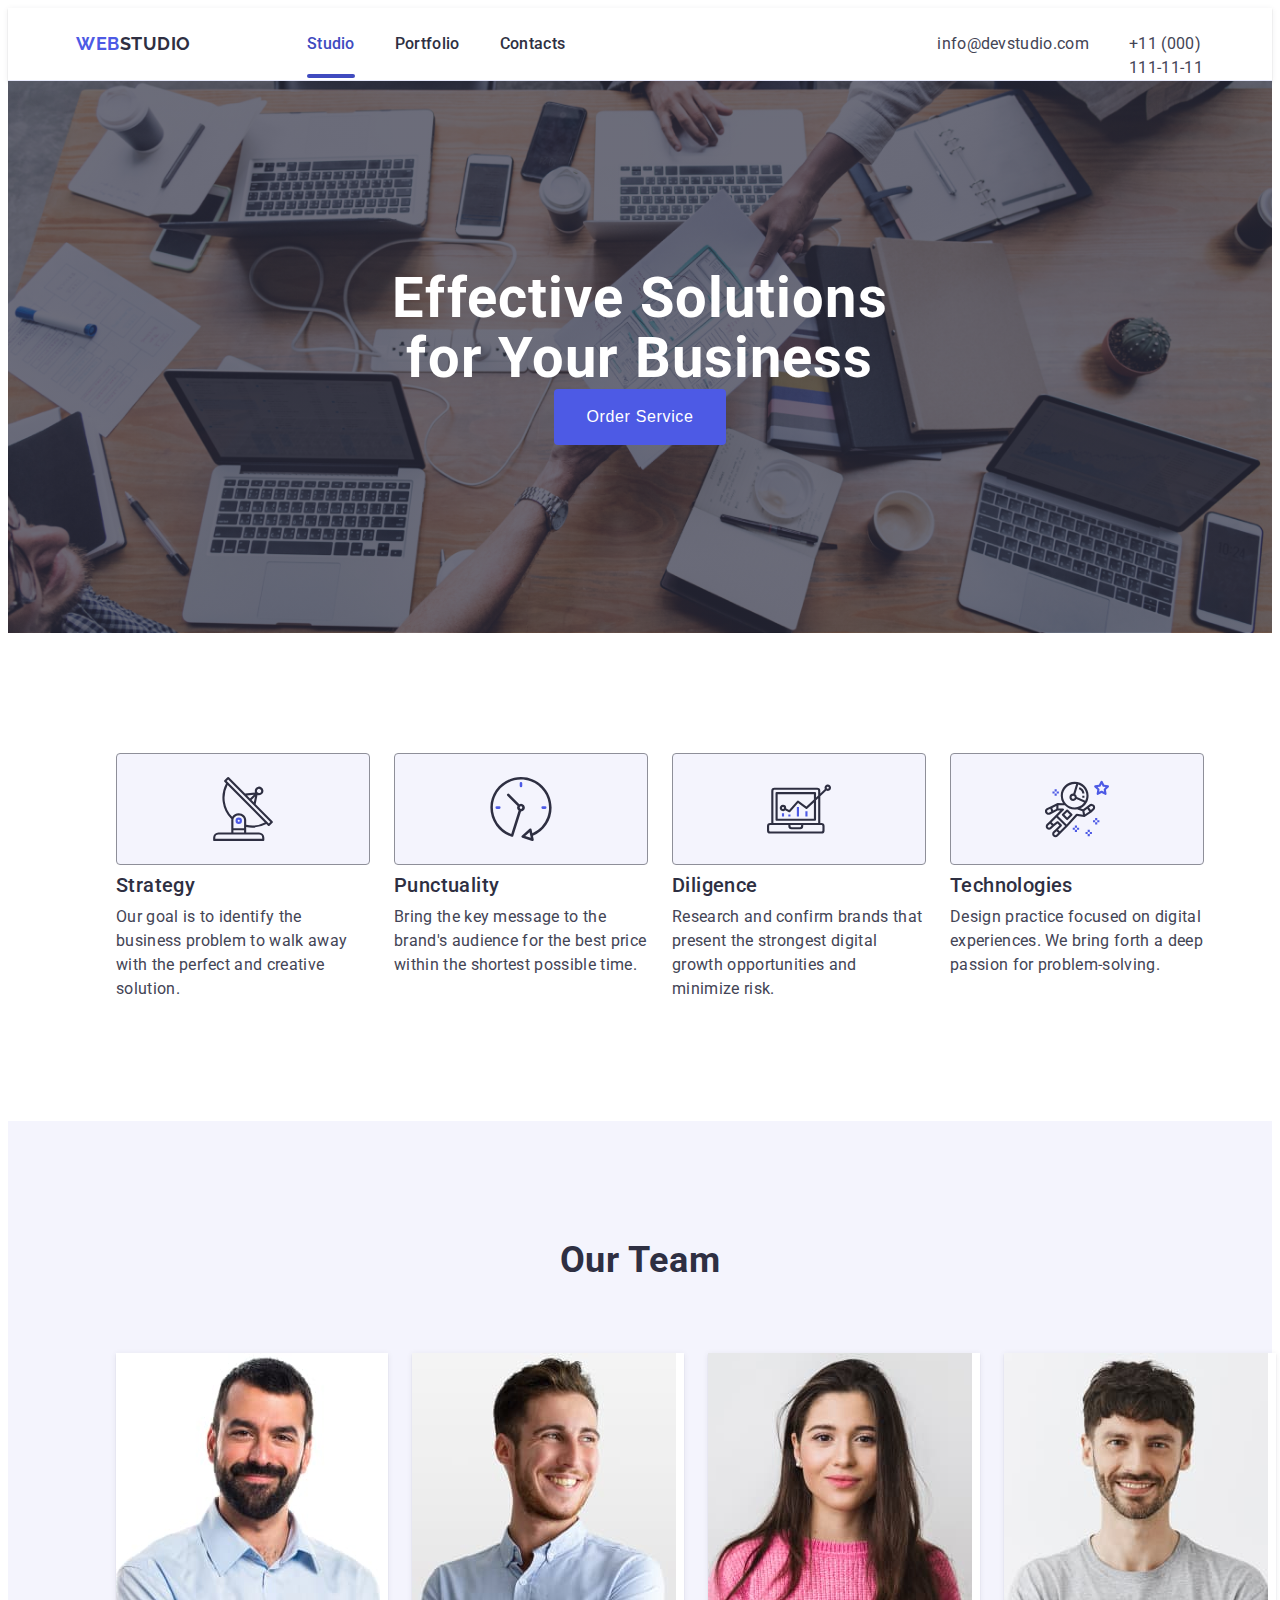
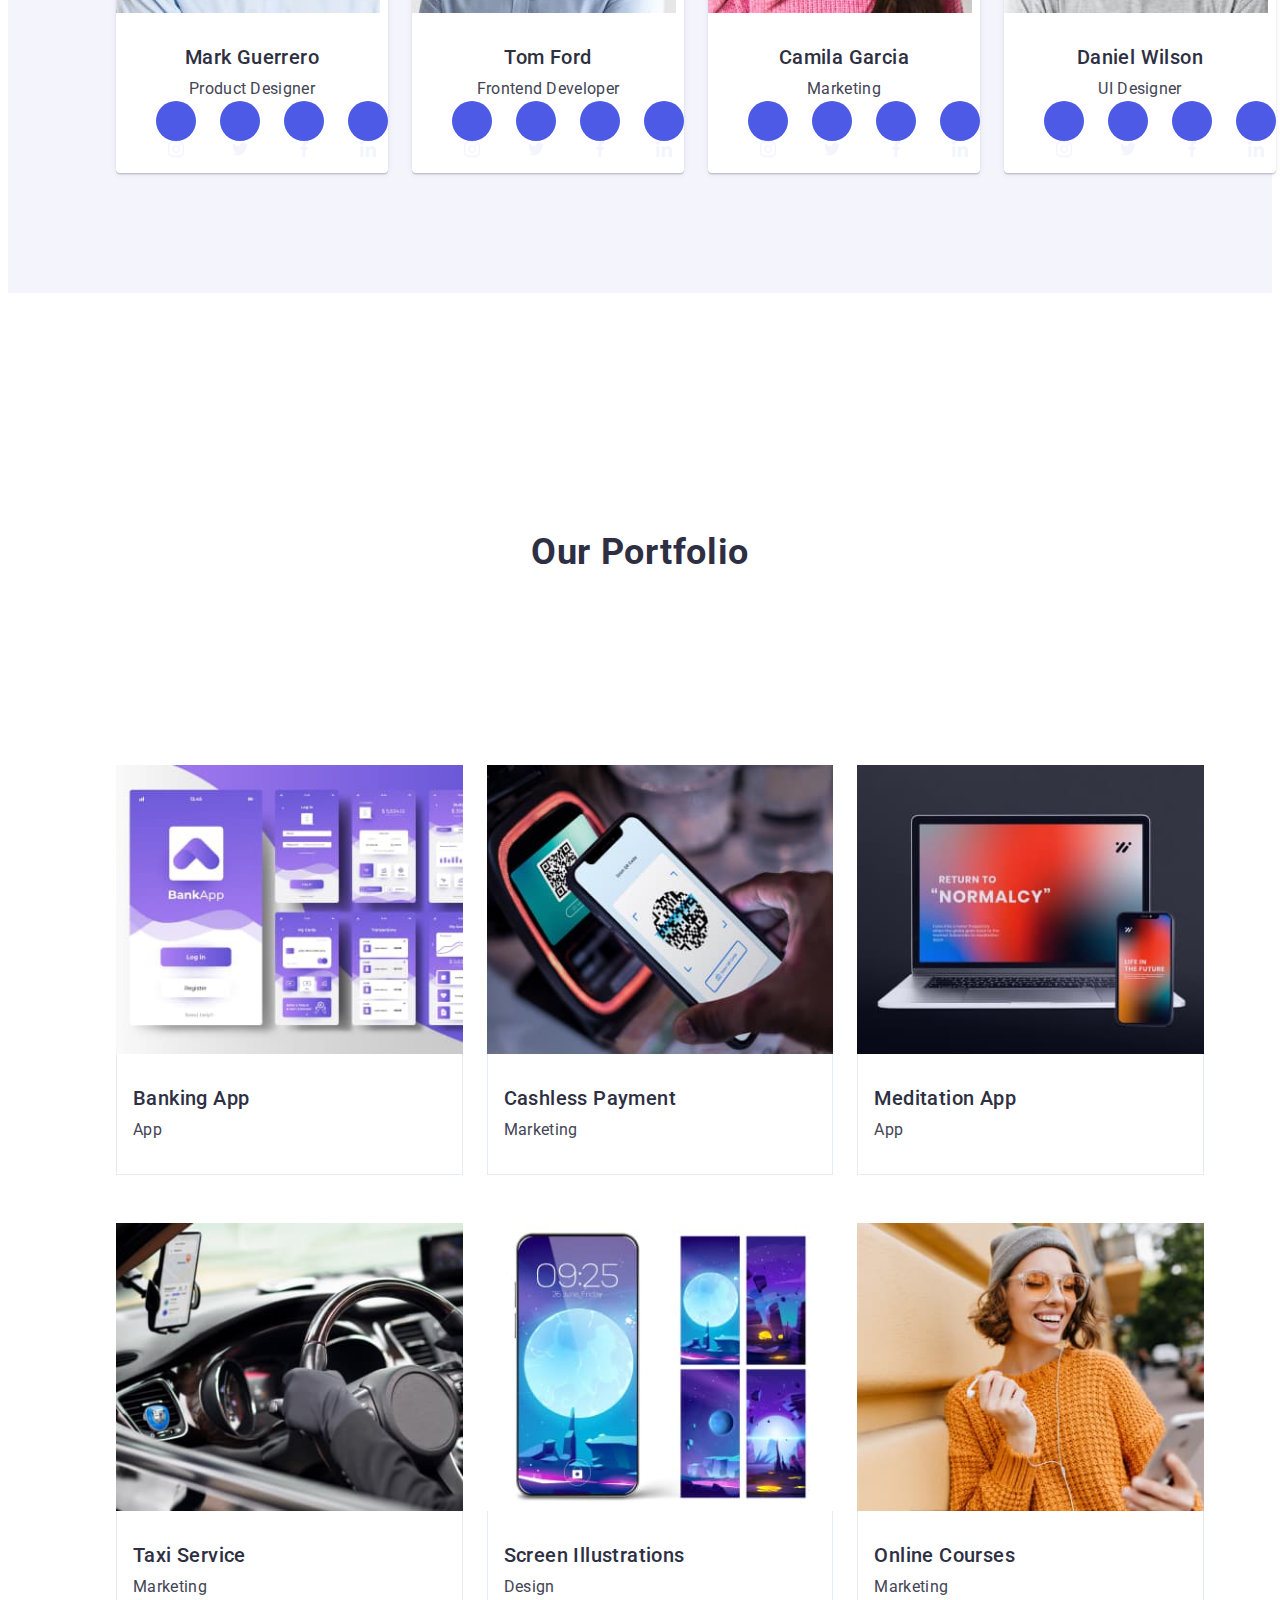
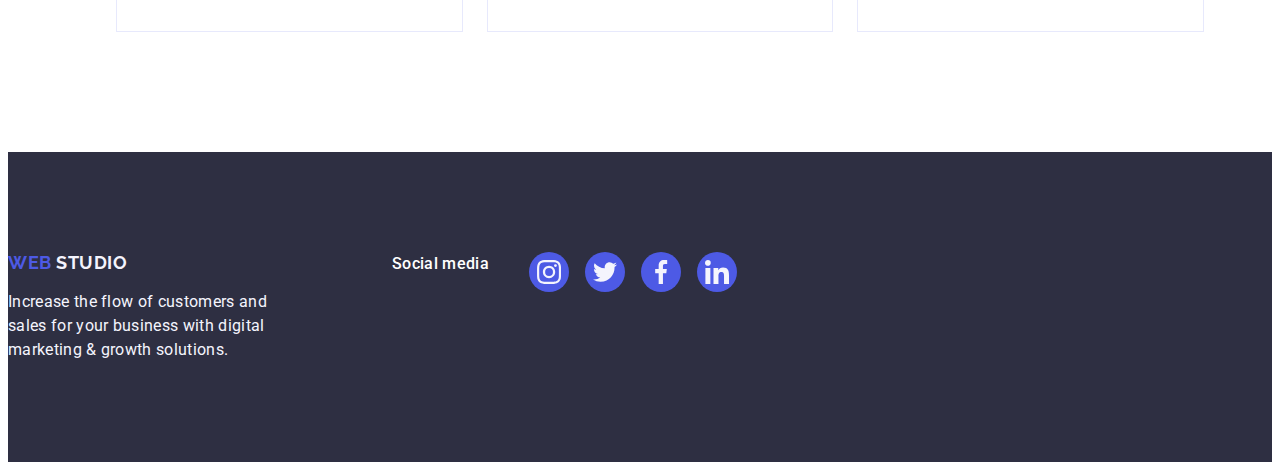
==== commit fa2ec947: "modificat a patra sectiune" ====
--- a/index.html
+++ b/index.html
@@ -280,7 +280,7 @@
                     <li class="portofolio-item">
                         <div class="image-container"><img src="./images/cashless-photo.jpg" alt="Photo PaymentbyPhone"
                                 width="360">
-                            <p class="portofolio-paragraph">14 Stylish and User-Friendly App Design Concepts · Task
+                            <p class="portofolio-paragraph"> -14 Stylish and User-Friendly App Design Concepts · Task
                                 Manager App · Calorie Tracker App· Exotic Fruit Ecommerce App · Cloud Storage App</p>
                         </div>
                         <div class="app-information">
@@ -291,7 +291,7 @@
                     <li class="portofolio-item">
                         <div class="image-container"><img src="./images/projectcard-photo.jpg"
                                 alt="Photo Laptopandphone" width="360">
-                            <p class="portofolio-paragraph">14 Stylish and User-Friendly App Design Concepts · Task
+                            <p class="portofolio-paragraph"> -14 Stylish and User-Friendly App Design Concepts · Task
                                 Manager App · Calorie Tracker App· Exotic Fruit Ecommerce App · Cloud Storage App</p>
                         </div>
                         <div class="app-information">
@@ -301,7 +301,7 @@
                     </li>
                     <li class="portofolio-item">
                         <div class="image-container"><img src="./images/car-photo.jpg" alt="Photo Car" width="360">
-                            <p class="portofolio-paragraph">14 Stylish and User-Friendly App Design Concepts · Task
+                            <p class="portofolio-paragraph"> -14 Stylish and User-Friendly App Design Concepts · Task
                                 Manager App · Calorie Tracker App· Exotic Fruit Ecommerce App · Cloud Storage App</p>
                         </div>
                         <div class="app-information">
@@ -311,7 +311,7 @@
                     </li>
                     <li class="portofolio-item">
                         <div class="image-container"><img src="./images/screen-photo.jpg" alt="Photo Phone" width="360">
-                            <p class="portofolio-paragraph">14 Stylish and User-Friendly App Design Concepts · Task
+                            <p class="portofolio-paragraph"> -14 Stylish and User-Friendly App Design Concepts · Task
                                 Manager App · Calorie Tracker App· Exotic Fruit Ecommerce App · Cloud Storage App</p>
                         </div>
                         <div class="app-information">
@@ -322,7 +322,7 @@
                     <li class="portofolio-item">
                         <div class="image-container"><img src="./images/girl-photo.jpg" alt="Photo SmilingGirl"
                                 width="360">
-                            <p class="portofolio-paragraph">14 Stylish and User-Friendly App Design Concepts · Task
+                            <p class="portofolio-paragraph"> -14 Stylish and User-Friendly App Design Concepts · Task
                                 Manager App · Calorie Tracker App· Exotic Fruit Ecommerce App · Cloud Storage App</p>
                         </div>
                         <div class="app-information">
--- a/css/styles.css
+++ b/css/styles.css
@@ -139,7 +139,7 @@
 .studio-link {
     position: relative;
     color: #404bbf;
-    transition: 250ms cubic-bezier(0.4, 0, 0.2, 1);
+    transition: color 250ms cubic-bezier(0.4, 0, 0.2, 1);
 }
 
 .studio-link::after {
@@ -358,6 +358,7 @@
     display: flex;
     align-items: center;
     justify-content: center;
+    background-color: 250ms cubic-bezier(0.4, 0, 0.2, 1);
 }
 
 .social-media-link.hover {
@@ -395,16 +396,13 @@
     flex-wrap: wrap;
 }
 
-.portofolio-list.hover {
-    box-shadow: cu valorile 0px 1px 6px rgba(46, 47, 66, 0.08), 0px 1px 1px rgba(46, 47, 66, 0.16), 0px 2px 1px rgba(46, 47, 66, 0.08);
-}
-
 .portofolio-item {
     width: calc((100% - 48px) / 3);
     transition: 250ms cubic-bezier(0.4, 0, 0.2, 1);
 }
 
 .portofolio-item.hover {
+    box-shadow: 0px 1px 6px rgba(46, 47, 66, 0.08), 0px 1px 1px rgba(46, 47, 66, 0.16), 0px 2px 1px rgba(46, 47, 66, 0.08);
     transform: translateY(0%);
 }
 
@@ -492,7 +490,7 @@
     font-family: Roboto;
     font-size: 16px;
     font-weight: 500;
-    line-height: 1.5px;
+    line-height: 1.5;
     letter-spacing: 0.02em;
     text-align: left;
     color: #FFFFFF;
@@ -510,9 +508,11 @@
     height: 40px;
 }
 
-.svg-footer-social-media{
-    fill:#f4f4fd;;
-}
+.svg-footer-social-media {
+    fill: #f4f4fd;
+
+}
+
 .svg-footer-link {
     width: 100%;
     height: 100%;
@@ -521,13 +521,14 @@
     display: flex;
     align-items: center;
     justify-content: center;
-    transition: background-color 250ms cubic-bezier(0.4, 0, 0.2, 1);;
-}
-
-.svg-footer-social-media.hover {
+    transition: background-color 250ms cubic-bezier(0.4, 0, 0.2, 1);
+    ;
+}
+
+.svg-footer-list.hover {
     background-color: #31d0aa;
 }
 
-.svg-footer-social-media.focus {
+.svg-footer-list.focus {
     background-color: #31d0aa;
 }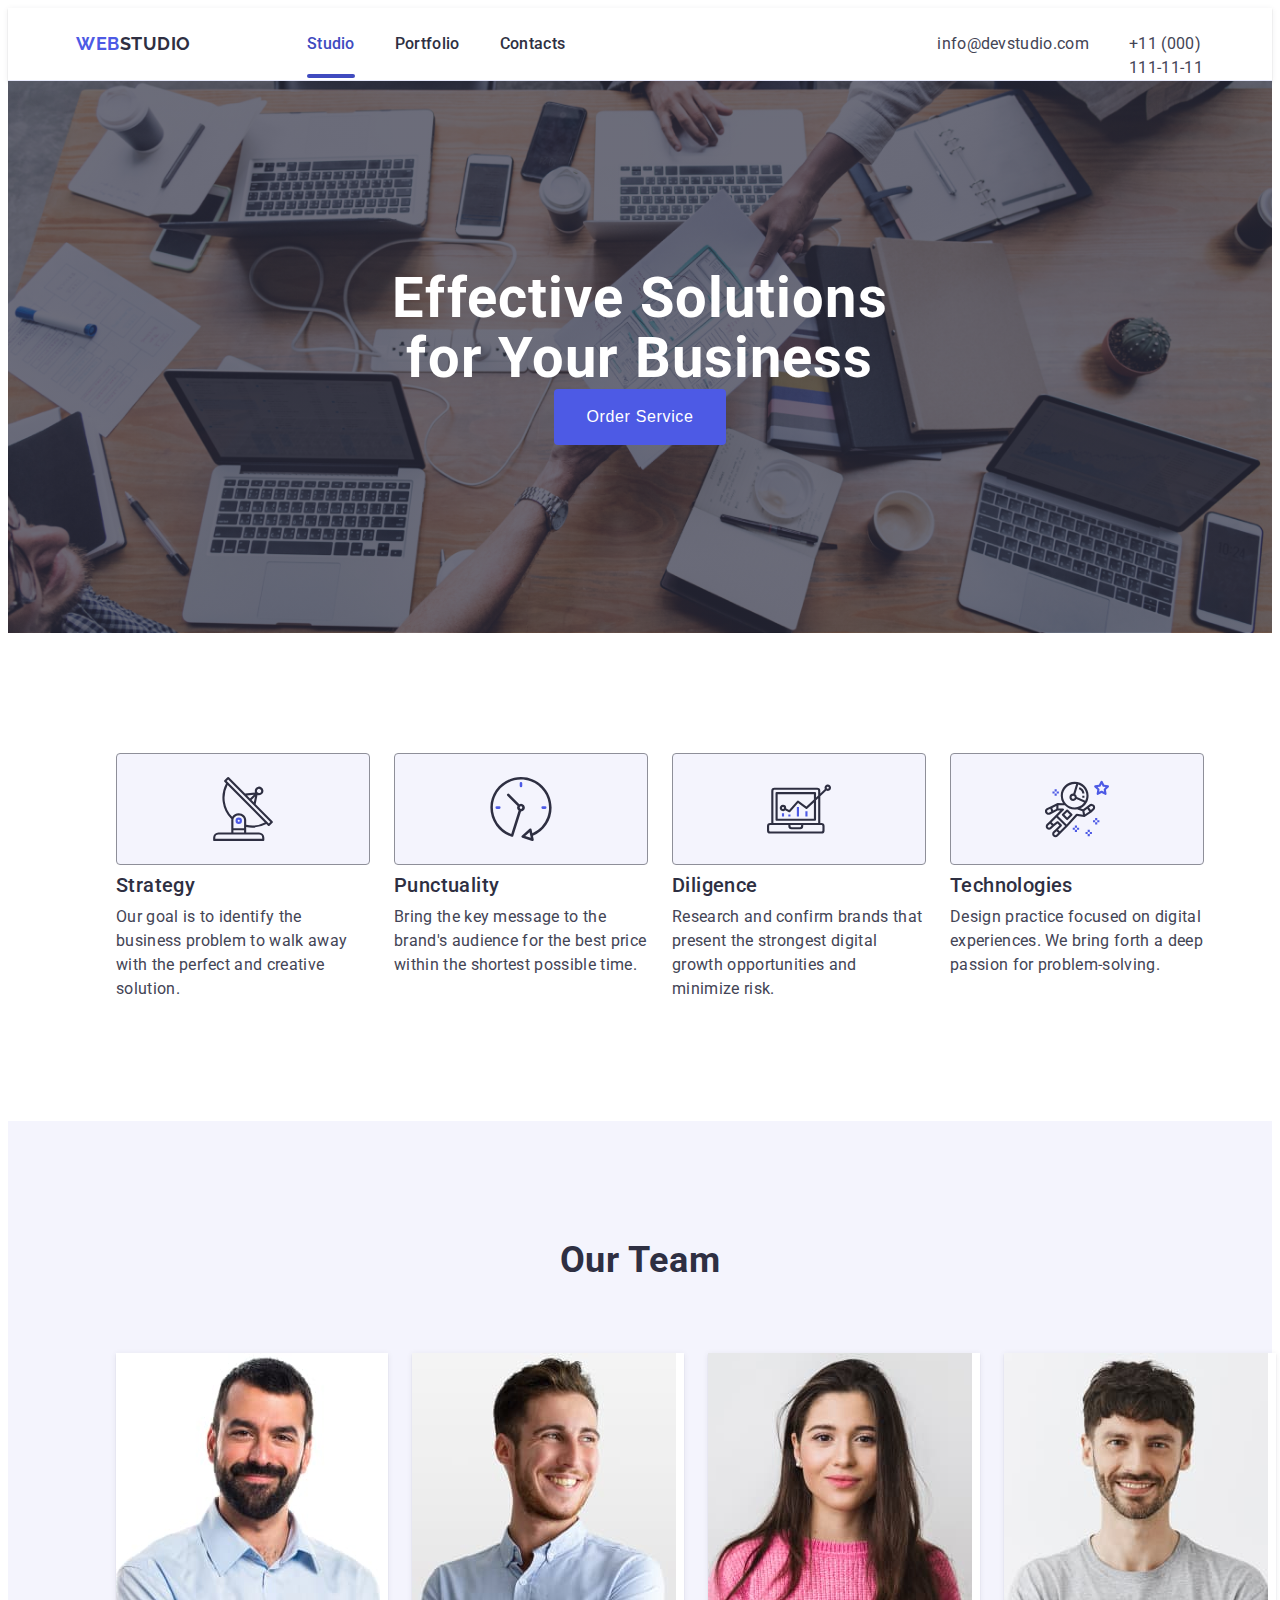
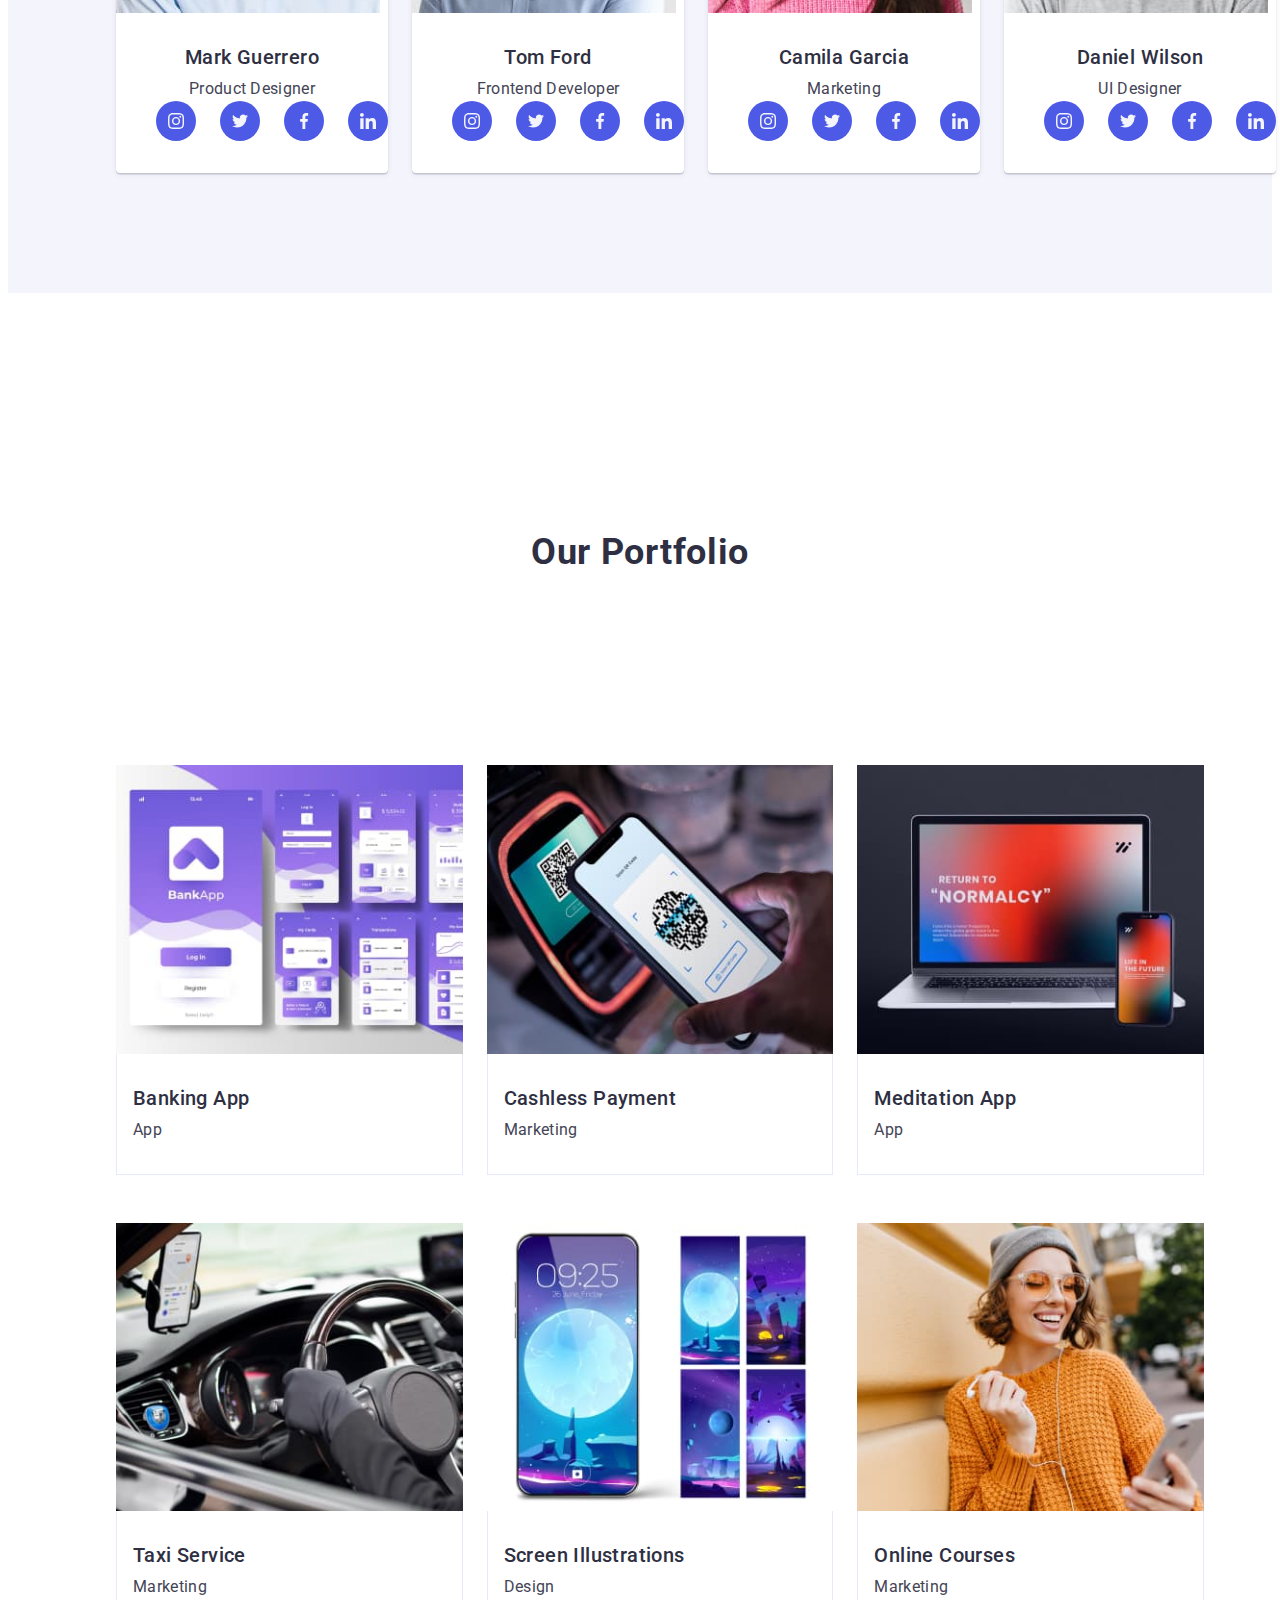
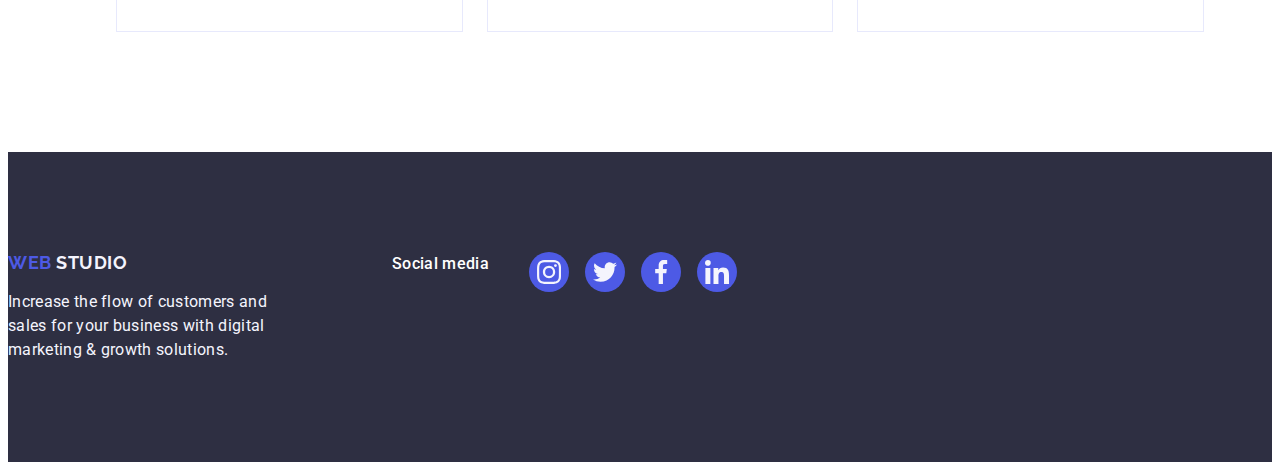
==== commit 709e797a: "modificat a treia sectiune" ====
--- a/index.html
+++ b/index.html
@@ -127,28 +127,28 @@
                             <p class="paragraph">Product Designer</p>
                             <ul class="social-media-third-section">
                                 <li class="social-media-icon">
-                                    <a href="" class="social-media-link"></a>
-                                    <svg class="svg-social-media" width="16" height="16">
-                                        <use href="./images/icons.svg/symbol-defs (1).svg#icon-instagram">
-                                    </svg>
-                                </li>
-                                <li class="social-media-icon">
-                                    <a href="" class="social-media-link"></a>
-                                    <svg class="svg-social-media" width="16" height="16">
-                                        <use href="./images/icons.svg/symbol-defs (1).svg#icon-twitter">
-                                    </svg>
-                                </li>
-                                <li class="social-media-icon">
-                                    <a href="" class="social-media-link"></a>
-                                    <svg class="svg-social-media" width="16" height="16">
-                                        <use href="./images/icons.svg/symbol-defs (1).svg#icon-facebook">
-                                    </svg>
-                                </li>
-                                <li class="social-media-icon">
-                                    <a href="" class="social-media-link"></a>
-                                    <svg class="svg-social-media" width="16" height="16">
-                                        <use href="./images/icons.svg/symbol-defs (1).svg#icon-linkedin">
-                                    </svg>
+                                    <a href="" class="social-media-link">
+                                        <svg class="svg-social-media" width="16" height="16">
+                                            <use href="./images/icons.svg/symbol-defs (1).svg#icon-instagram">
+                                        </svg></a>
+                                </li>
+                                <li class="social-media-icon">
+                                    <a href="" class="social-media-link">
+                                        <svg class="svg-social-media" width="16" height="16">
+                                            <use href="./images/icons.svg/symbol-defs (1).svg#icon-twitter">
+                                        </svg></a>
+                                </li>
+                                <li class="social-media-icon">
+                                    <a href="" class="social-media-link">
+                                        <svg class="svg-social-media" width="16" height="16">
+                                            <use href="./images/icons.svg/symbol-defs (1).svg#icon-facebook">
+                                        </svg></a>
+                                </li>
+                                <li class="social-media-icon">
+                                    <a href="" class="social-media-link">
+                                        <svg class="svg-social-media" width="16" height="16">
+                                            <use href="./images/icons.svg/symbol-defs (1).svg#icon-linkedin">
+                                        </svg></a>
                                 </li>
                             </ul>
                         </div>
@@ -162,28 +162,28 @@
                             <p class="paragraph">Frontend Developer</p>
                             <ul class="social-media-third-section">
                                 <li class="social-media-icon">
-                                    <a href="" class="social-media-link"></a>
-                                    <svg class="svg-third-section" width="16" height="16">
-                                        <use href="./images/icons.svg/symbol-defs (1).svg#icon-instagram">
-                                    </svg>
-                                </li>
-                                <li class="social-media-icon">
-                                    <a href="" class="social-media-link"></a>
-                                    <svg class="svg-third-section" width="16" height="16">
-                                        <use href="./images/icons.svg/symbol-defs (1).svg#icon-twitter">
-                                    </svg>
-                                </li>
-                                <li class="social-media-icon">
-                                    <a href="" class="social-media-link"></a>
-                                    <svg class="svg-third-section" width="16" height="16">
-                                        <use href="./images/icons.svg/symbol-defs (1).svg#icon-facebook">
-                                    </svg>
-                                </li>
-                                <li class="social-media-icon">
-                                    <a href="" class="social-media-link"></a>
-                                    <svg class="svg-third-section" width="16" height="16">
-                                        <use href="./images/icons.svg/symbol-defs (1).svg#icon-linkedin">
-                                    </svg>
+                                    <a href="" class="social-media-link">
+                                        <svg class="svg-third-section" width="16" height="16">
+                                            <use href="./images/icons.svg/symbol-defs (1).svg#icon-instagram">
+                                        </svg></a>
+                                </li>
+                                <li class="social-media-icon">
+                                    <a href="" class="social-media-link">
+                                        <svg class="svg-third-section" width="16" height="16">
+                                            <use href="./images/icons.svg/symbol-defs (1).svg#icon-twitter">
+                                        </svg></a>
+                                </li>
+                                <li class="social-media-icon">
+                                    <a href="" class="social-media-link">
+                                        <svg class="svg-third-section" width="16" height="16">
+                                            <use href="./images/icons.svg/symbol-defs (1).svg#icon-facebook">
+                                        </svg></a>
+                                </li>
+                                <li class="social-media-icon">
+                                    <a href="" class="social-media-link">
+                                        <svg class="svg-third-section" width="16" height="16">
+                                            <use href="./images/icons.svg/symbol-defs (1).svg#icon-linkedin">
+                                        </svg></a>
                                 </li>
                             </ul>
                         </div>
@@ -196,28 +196,28 @@
                             <p class="paragraph">Marketing</p>
                             <ul class="social-media-third-section">
                                 <li class="social-media-icon">
-                                    <a href="" class="social-media-link"></a>
-                                    <svg class="svg-third-section" width="16" height="16">
-                                        <use href="./images/icons.svg/symbol-defs (1).svg#icon-instagram">
-                                    </svg>
-                                </li>
-                                <li class="social-media-icon">
-                                    <a href="" class="social-media-link"></a>
-                                    <svg class="svg-third-section" width="16" height="16">
-                                        <use href="./images/icons.svg/symbol-defs (1).svg#icon-twitter">
-                                    </svg>
-                                </li>
-                                <li class="social-media-icon">
-                                    <a href="" class="social-media-link"></a>
-                                    <svg class="svg-third-section" width="16" height="16">
-                                        <use href="./images/icons.svg/symbol-defs (1).svg#icon-facebook">
-                                    </svg>
-                                </li>
-                                <li class="social-media-icon">
-                                    <a href="" class="social-media-link"></a>
-                                    <svg class="svg-third-section" width="16" height="16">
-                                        <use href="./images/icons.svg/symbol-defs (1).svg#icon-linkedin">
-                                    </svg>
+                                    <a href="" class="social-media-link">
+                                        <svg class="svg-third-section" width="16" height="16">
+                                            <use href="./images/icons.svg/symbol-defs (1).svg#icon-instagram">
+                                        </svg></a>
+                                </li>
+                                <li class="social-media-icon">
+                                    <a href="" class="social-media-link">
+                                        <svg class="svg-third-section" width="16" height="16">
+                                            <use href="./images/icons.svg/symbol-defs (1).svg#icon-twitter">
+                                        </svg></a>
+                                </li>
+                                <li class="social-media-icon">
+                                    <a href="" class="social-media-link">
+                                        <svg class="svg-third-section" width="16" height="16">
+                                            <use href="./images/icons.svg/symbol-defs (1).svg#icon-facebook">
+                                        </svg></a>
+                                </li>
+                                <li class="social-media-icon">
+                                    <a href="" class="social-media-link">
+                                        <svg class="svg-third-section" width="16" height="16">
+                                            <use href="./images/icons.svg/symbol-defs (1).svg#icon-linkedin">
+                                        </svg></a>
                                 </li>
                             </ul>
                         </div>
@@ -230,28 +230,28 @@
                             <p class="paragraph">UI Designer</p>
                             <ul class="social-media-third-section">
                                 <li class="social-media-icon">
-                                    <a href="" class="social-media-link"></a>
-                                    <svg class="svg-third-section" width="16" height="16">
-                                        <use href="./images/icons.svg/symbol-defs (1).svg#icon-instagram">
-                                    </svg>
-                                </li>
-                                <li class="social-media-icon">
-                                    <a href="" class="social-media-link"></a>
-                                    <svg class="svg-third-section" width="16" height="16">
-                                        <use href="./images/icons.svg/symbol-defs (1).svg#icon-twitter">
-                                    </svg>
-                                </li>
-                                <li class="social-media-icon">
-                                    <a href="" class="social-media-link"></a>
-                                    <svg class="svg-third-section" width="16" height="16">
-                                        <use href="./images/icons.svg/symbol-defs (1).svg#icon-facebook">
-                                    </svg>
-                                </li>
-                                <li class="social-media-icon">
-                                    <a href="" class="social-media-link"></a>
-                                    <svg class="svg-third-section" width="16" height="16">
-                                        <use href="./images/icons.svg/symbol-defs (1).svg#icon-linkedin">
-                                    </svg>
+                                    <a href="" class="social-media-link">
+                                        <svg class="svg-third-section" width="16" height="16">
+                                            <use href="./images/icons.svg/symbol-defs (1).svg#icon-instagram">
+                                        </svg></a>
+                                </li>
+                                <li class="social-media-icon">
+                                    <a href="" class="social-media-link">
+                                        <svg class="svg-third-section" width="16" height="16">
+                                            <use href="./images/icons.svg/symbol-defs (1).svg#icon-twitter">
+                                        </svg></a>
+                                </li>
+                                <li class="social-media-icon">
+                                    <a href="" class="social-media-link">
+                                        <svg class="svg-third-section" width="16" height="16">
+                                            <use href="./images/icons.svg/symbol-defs (1).svg#icon-facebook">
+                                        </svg></a>
+                                </li>
+                                <li class="social-media-icon">
+                                    <a href="" class="social-media-link">
+                                        <svg class="svg-third-section" width="16" height="16">
+                                            <use href="./images/icons.svg/symbol-defs (1).svg#icon-linkedin">
+                                        </svg></a>
                                 </li>
                             </ul>
                         </div>
--- a/css/styles.css
+++ b/css/styles.css
@@ -361,11 +361,11 @@
     background-color: 250ms cubic-bezier(0.4, 0, 0.2, 1);
 }
 
-.social-media-link.hover {
+.social-media-link:hover {
     background-color: #404bbf;
 }
 
-.social-media-link.focus {
+.social-media-link:focus {
     background-color: #404bbf;
 }
 
@@ -401,7 +401,7 @@
     transition: 250ms cubic-bezier(0.4, 0, 0.2, 1);
 }
 
-.portofolio-item.hover {
+.portofolio-item:hover {
     box-shadow: 0px 1px 6px rgba(46, 47, 66, 0.08), 0px 1px 1px rgba(46, 47, 66, 0.16), 0px 2px 1px rgba(46, 47, 66, 0.08);
     transform: translateY(0%);
 }
@@ -525,10 +525,10 @@
     ;
 }
 
-.svg-footer-list.hover {
+.svg-footer-link:hover {
     background-color: #31d0aa;
 }
 
-.svg-footer-list.focus {
+.svg-footer-link:focus {
     background-color: #31d0aa;
 }